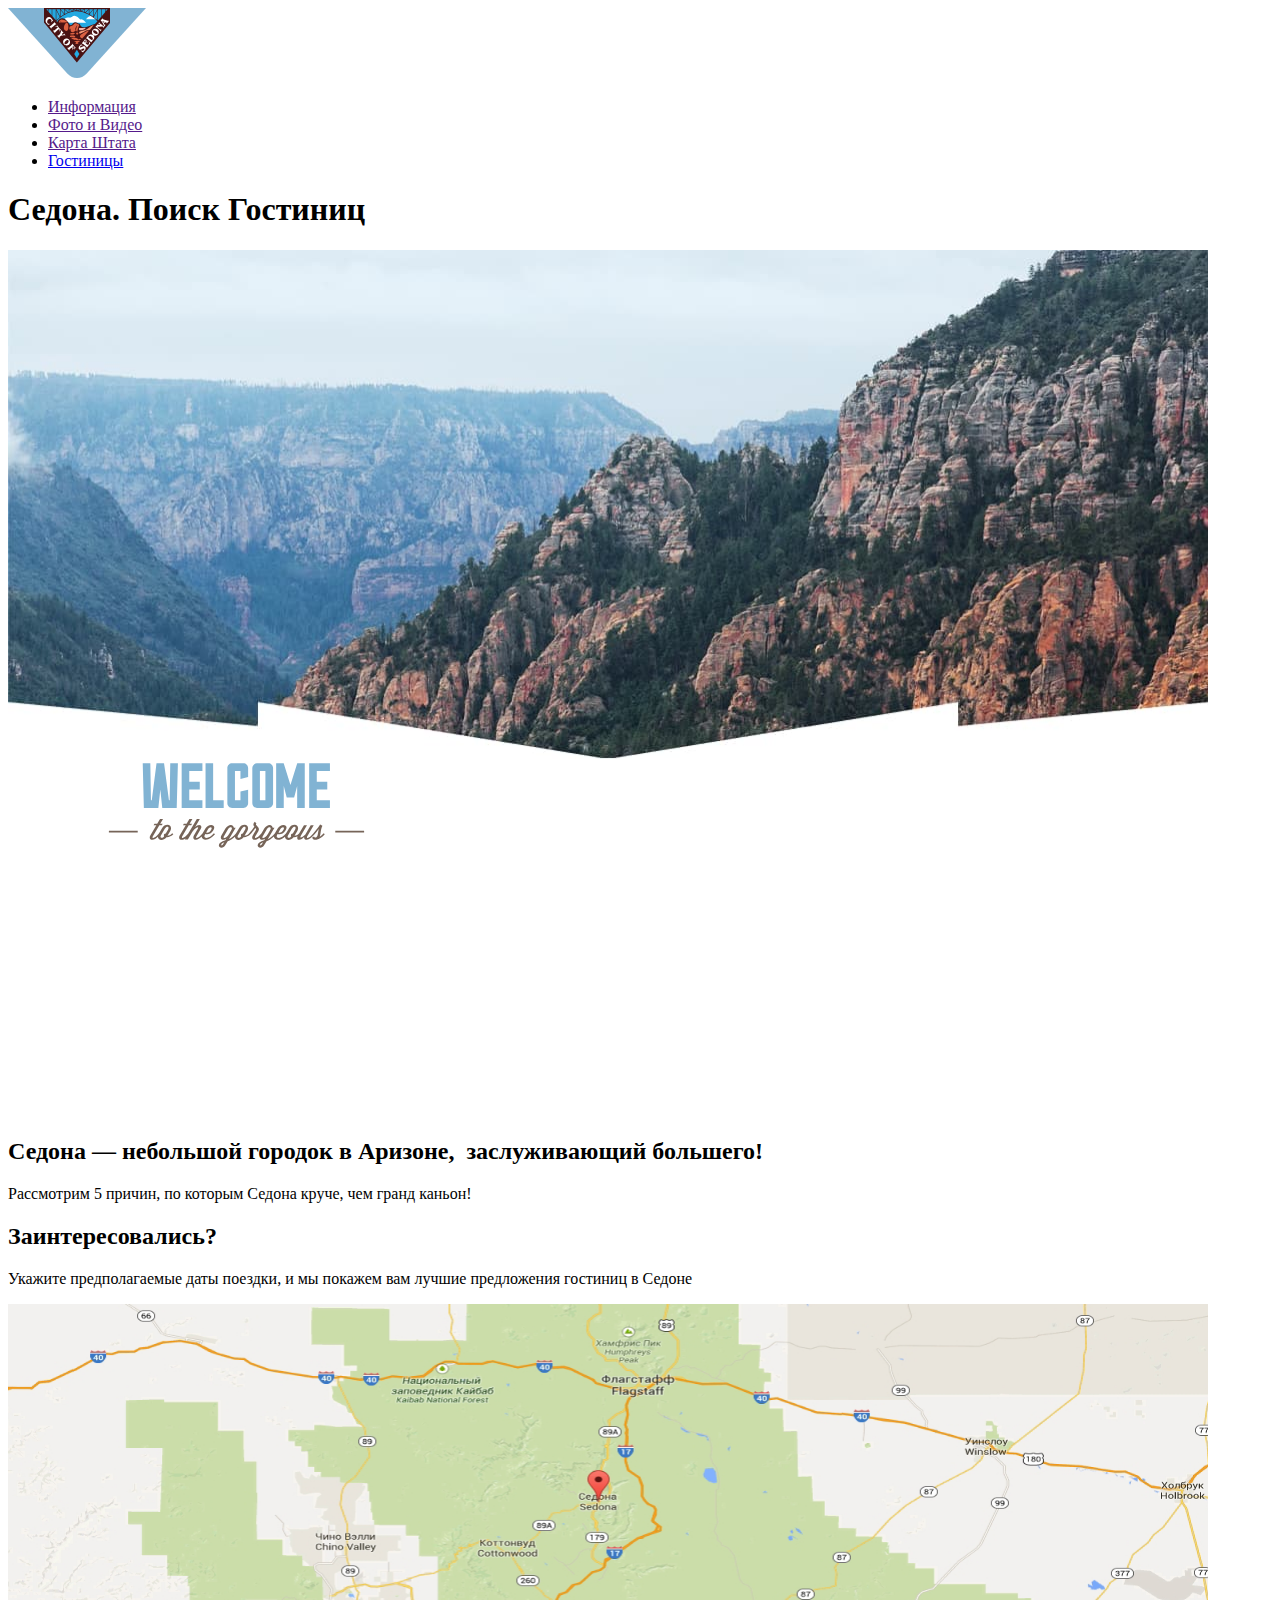
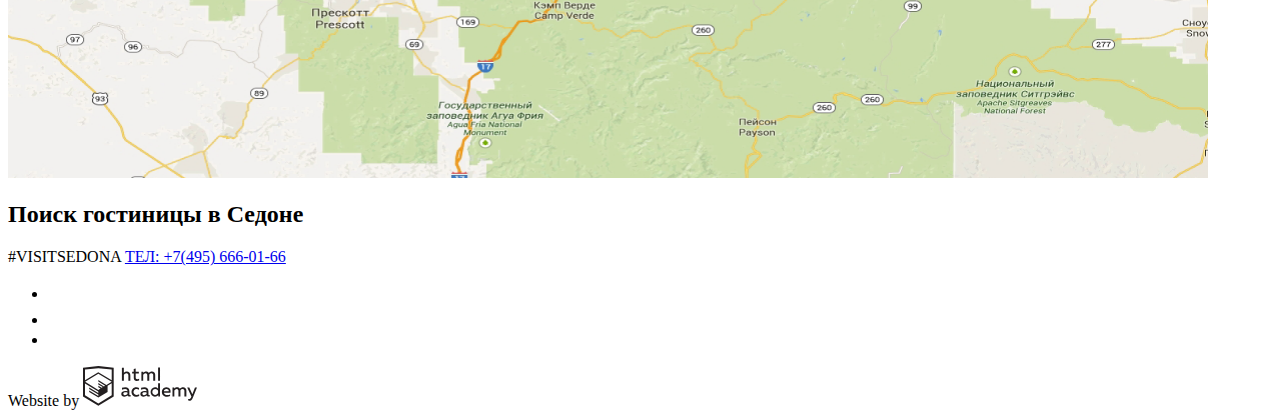
==== index.html @ 93f44c6a "исправления" ====
<!DOCTYPE html>
<html lang="ru">
  <head>
    <meta charset="utf-8">
    <title>HTML Academy: Седона</title>
  </head>
  <body>
    <header>
      <nav>
        <a>
          <img src="img/logo-sedona.svg" width="138" height="70" alt="Логотип сайта Седоны">
        </a>
        <ul>
		    	<li><a href="">Информация</a></li>
  				<li><a href="">Фото и Видео</a></li>
  				<li><a href="">Карта Штата</a></li>
  				<li><a href="inner.html">Гостиницы</a></li>
        </ul>
      </nav>
    </header>
    <main>
      <section>
        <h1>Седона. Поиск Гостиниц</h1>
        <img src="img/background-index.jpg" width="1200" height="509" alt="">
        <img src="img/welcome.svg" width="457" height="351" alt="Welcome to the gorgeous Sedona">
      </section>
  		<section>
        <h2>Седона — небольшой городок в Аризоне,  заслуживающий большего!</h2>
        <p>Рассмотрим 5 причин, по которым Седона круче, чем гранд каньон!</p>
      </section>
  		<section>
  			<h2>Заинтересовались?</h2>
  			<p>Укажите предполагаемые даты поездки, и мы покажем вам лучшие предложения гостиниц в Седоне</p>
        <img src="img/map.png" width="1200" height="474" alt="Карта с местоположением Седоны">
  		</section>
  		<section>
  			<h2>Поиск гостиницы в Седоне</h2>
  			<!-- Здесь будет форма фильтра -->
  		</section>
  	</main>
  	<footer>
  		<div>
        <span>#VISITSEDONA</span>
        <a href="tel:+74956660166">ТЕЛ: +7(495) 666-01-66</a>
      </div>
  		<div>
  			<ul>
  				<li><a href="#"><img src="img/twitter.svg" width="17" height="17" alt="Twitter"></a></li>
  				<li><a href="#"><img src="img/facebook.svg" width="12" height="22" alt="Facebook"></a></li>
  				<li><a href="#"><img src="img/youtube.svg" width="20" height="16" alt="YouTube"></a></li>
  			</ul>
  		</div>
  		<div>
        <span>Website by</span>
  			<a href="https://htmlacademy.ru/intensive/htmlcss">
          <img src="img/logo-htmlacademy.svg" width="115" height="41" alt="Логотип Академии">
        </a>
  		</div>
  	</footer>
  </body>
</html>
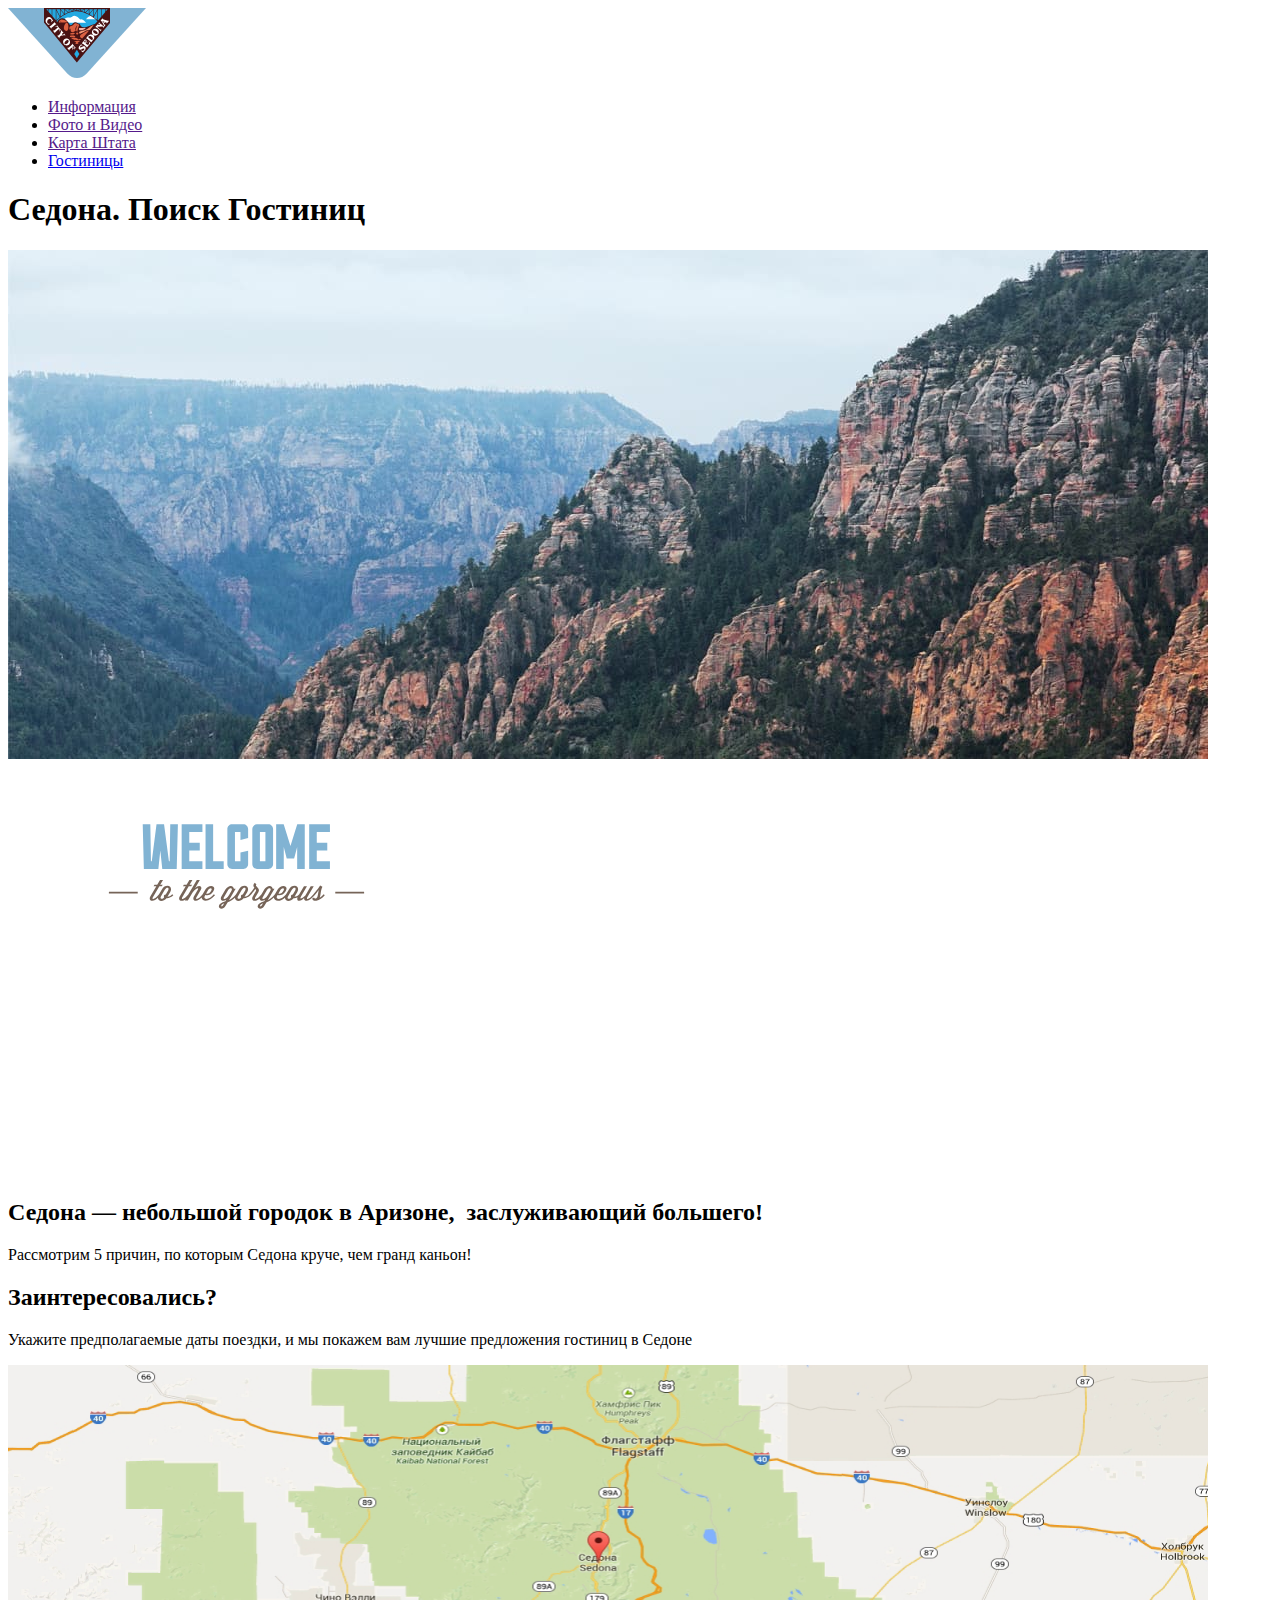
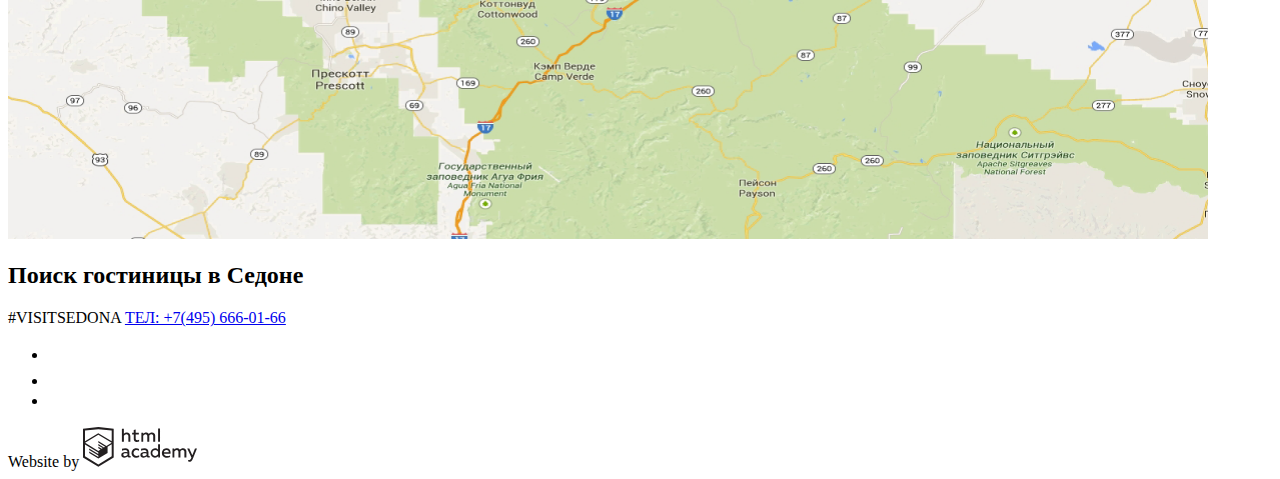
==== commit 8a7ecfdb: "Исправления background-index" ====
--- a/index.html
+++ b/index.html
@@ -22,6 +22,7 @@
       <section>
         <h1>Седона. Поиск Гостиниц</h1>
         <img src="img/background-index.jpg" width="1200" height="509" alt="">
+        <img src="img/mask-background-index.svg" width="1200" height="57" alt="">
         <img src="img/welcome.svg" width="457" height="351" alt="Welcome to the gorgeous Sedona">
       </section>
   		<section>
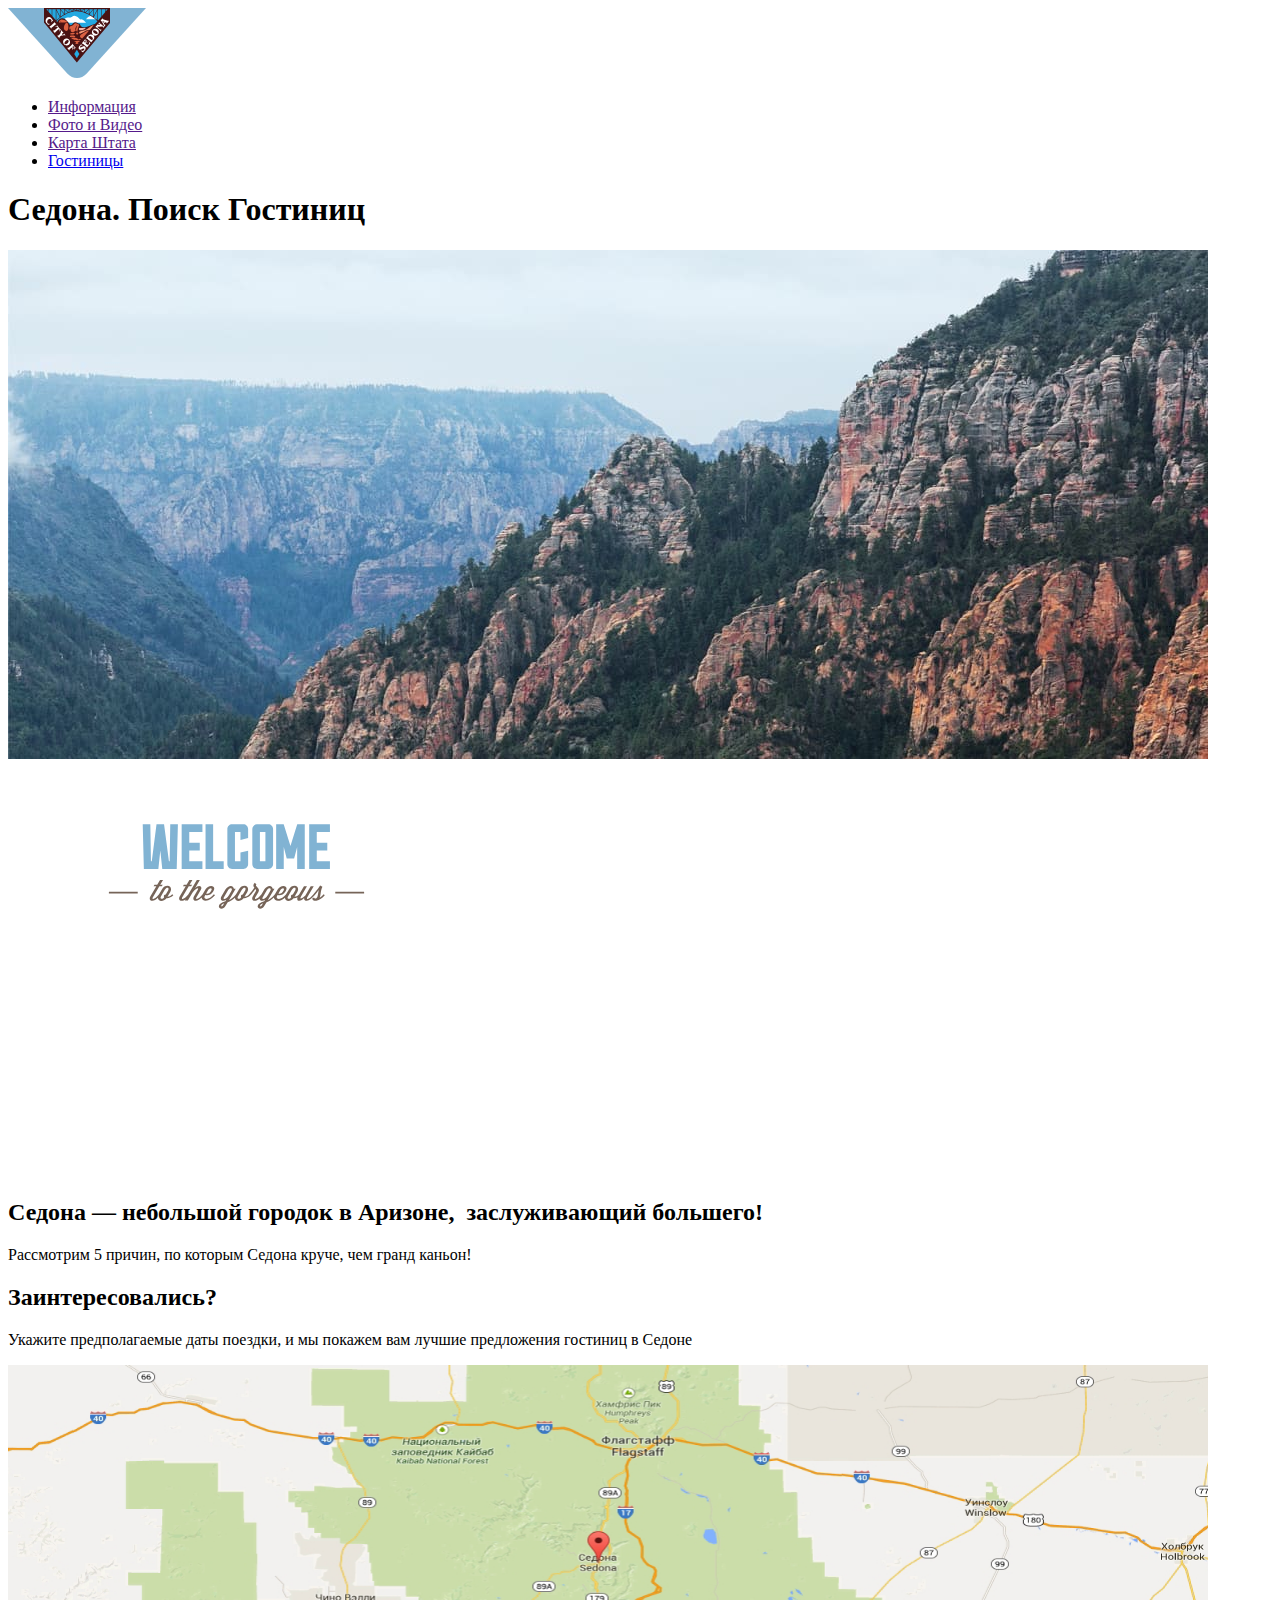
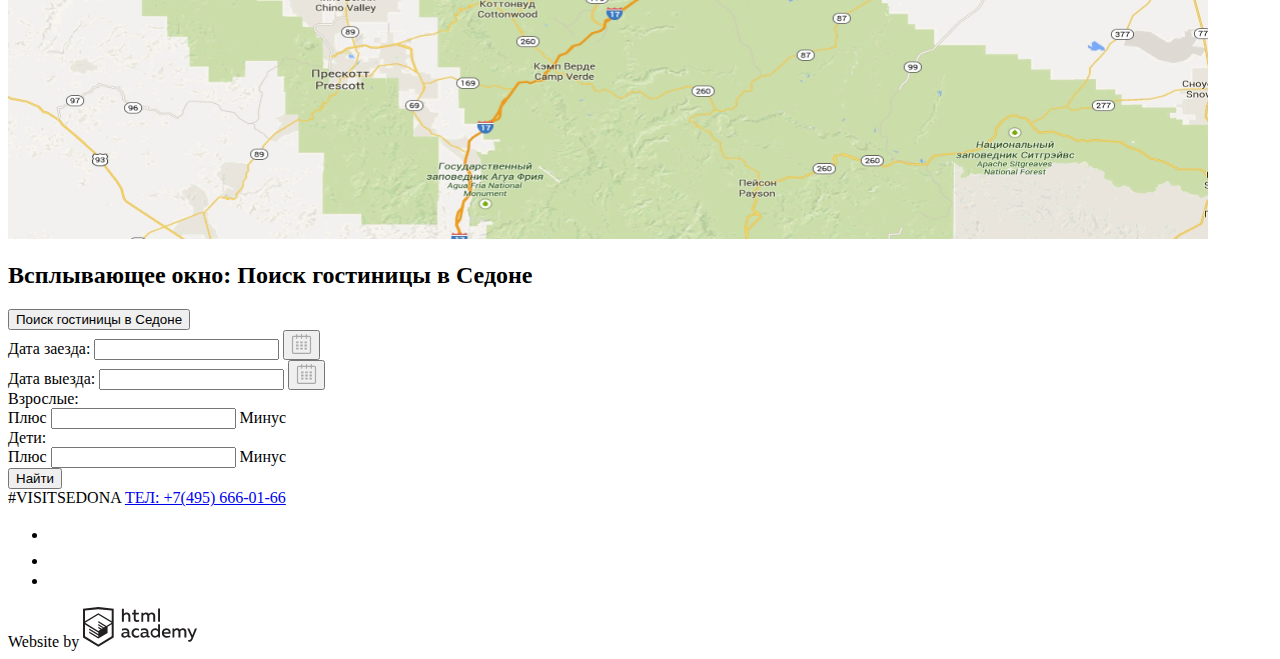
==== commit cae69e45: "4.Доступность и формы" ====
--- a/index.html
+++ b/index.html
@@ -20,7 +20,7 @@
     </header>
     <main>
       <section>
-        <h1>Седона. Поиск Гостиниц</h1>
+        <h1 class="visually-hidden">Седона. Поиск Гостиниц</h1>
         <img src="img/background-index.jpg" width="1200" height="509" alt="">
         <img src="img/mask-background-index.svg" width="1200" height="57" alt="">
         <img src="img/welcome.svg" width="457" height="351" alt="Welcome to the gorgeous Sedona">
@@ -36,8 +36,37 @@
         <img src="img/map.png" width="1200" height="474" alt="Карта с местоположением Седоны">
   		</section>
   		<section>
-  			<h2>Поиск гостиницы в Седоне</h2>
-  			<!-- Здесь будет форма фильтра -->
+  			<h2 class="visually-hidden">Всплывающее окно: Поиск гостиницы в Седоне</h2>
+        <button>Поиск гостиницы в Седоне</button>
+  			<form action="inner.html" method="post">
+          <div>
+            <label for="check-in-date">Дата заезда:</label>
+            <input type="text" name="check-in" id="check-in-date">
+            <button aria-label="Открыть календарь"><img src="img/calendar.svg" width="21" height="21" alt=""></button>
+          </div>
+          <div>
+            <label for="check-out-date">Дата выезда:</label>
+            <input type="text" name="check-out" id="check-out-date">
+            <button aria-label="Открыть календарь"><img src="img/calendar.svg" width="21" height="21" alt=""></button>
+          </div>
+          <div>
+            <label for="adults-number">Взрослые:</label>
+            <div>
+              <span>Плюс</span>
+              <input type="text" name="adults" id="adults-number">
+              <span>Минус</span>
+            </div>
+          </div>
+          <div>
+            <label for="children-number">Дети:</label>
+            <div>
+              <span>Плюс</span>
+              <input type="text" name="children" id="children-number">
+              <span>Минус</span>
+            </div>
+          </div>
+          <button type="submit">Найти</button>
+        </form>
   		</section>
   	</main>
   	<footer>
@@ -55,7 +84,7 @@
   		<div>
         <span>Website by</span>
   			<a href="https://htmlacademy.ru/intensive/htmlcss">
-          <img src="img/logo-htmlacademy.svg" width="115" height="41" alt="Логотип Академии">
+          <img src="img/logo-htmlacademy.svg" width="115" height="41" alt="Логотип Академии HTML. Страница интенсива «HTML и CSS. Профессиональная вёрстка сайтов»">
         </a>
   		</div>
   	</footer>
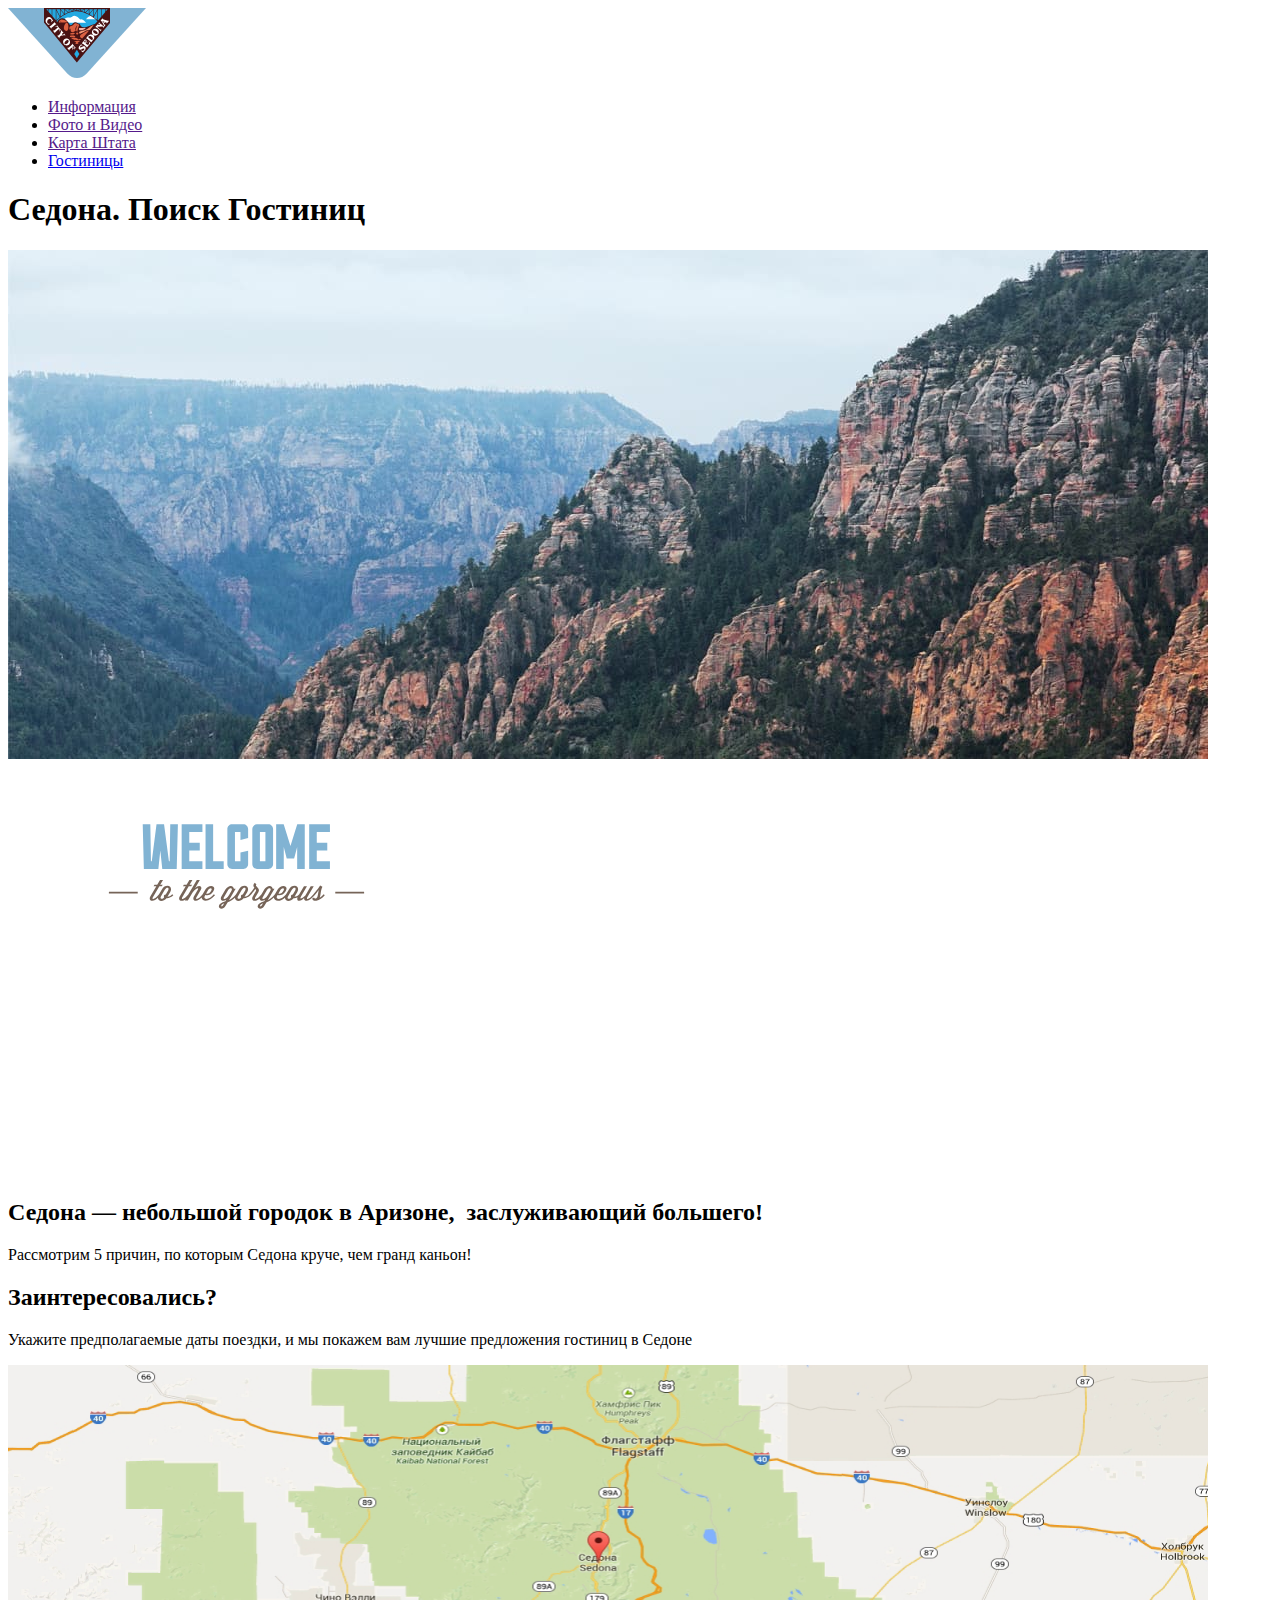
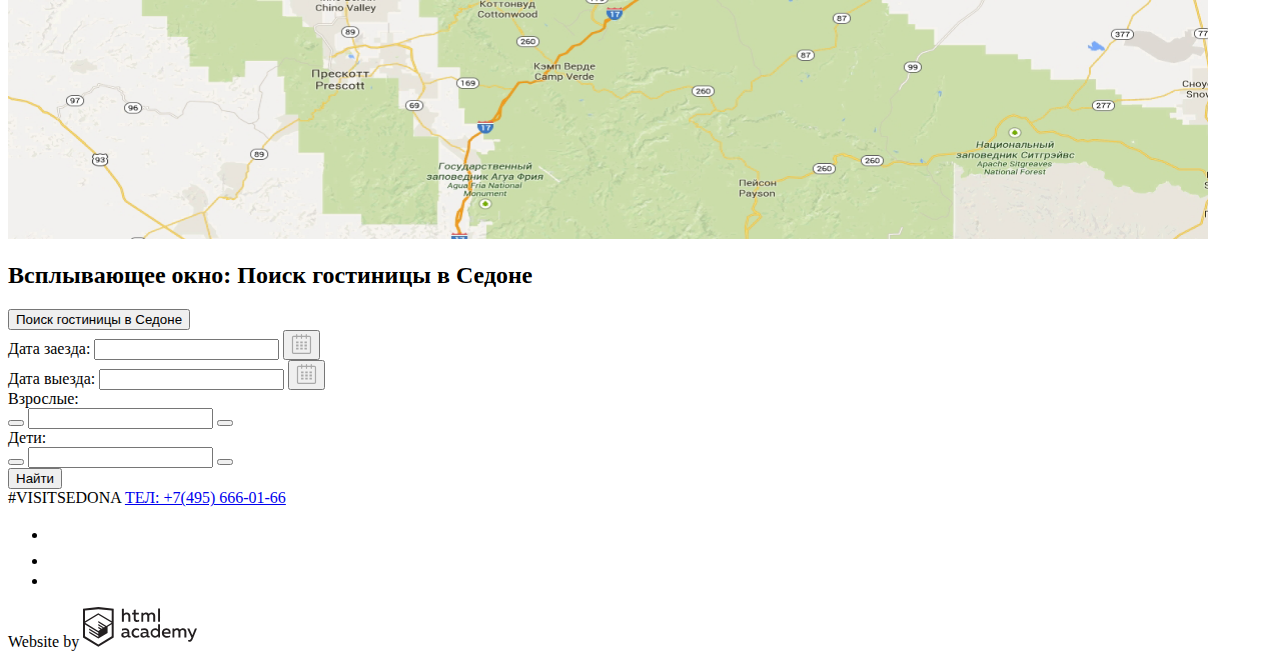
==== commit c189cb0d: "Исправления 4. Доступность и формы" ====
--- a/index.html
+++ b/index.html
@@ -52,17 +52,17 @@
           <div>
             <label for="adults-number">Взрослые:</label>
             <div>
-              <span>Плюс</span>
+              <button aria-label=¨Уменьшить¨></button>
               <input type="text" name="adults" id="adults-number">
-              <span>Минус</span>
+              <button aria-label=¨Увеличить¨></button>
             </div>
           </div>
           <div>
             <label for="children-number">Дети:</label>
             <div>
-              <span>Плюс</span>
+              <button aria-label=¨Уменьшить¨></button>
               <input type="text" name="children" id="children-number">
-              <span>Минус</span>
+              <button aria-label="Увеличить"></button>
             </div>
           </div>
           <button type="submit">Найти</button>
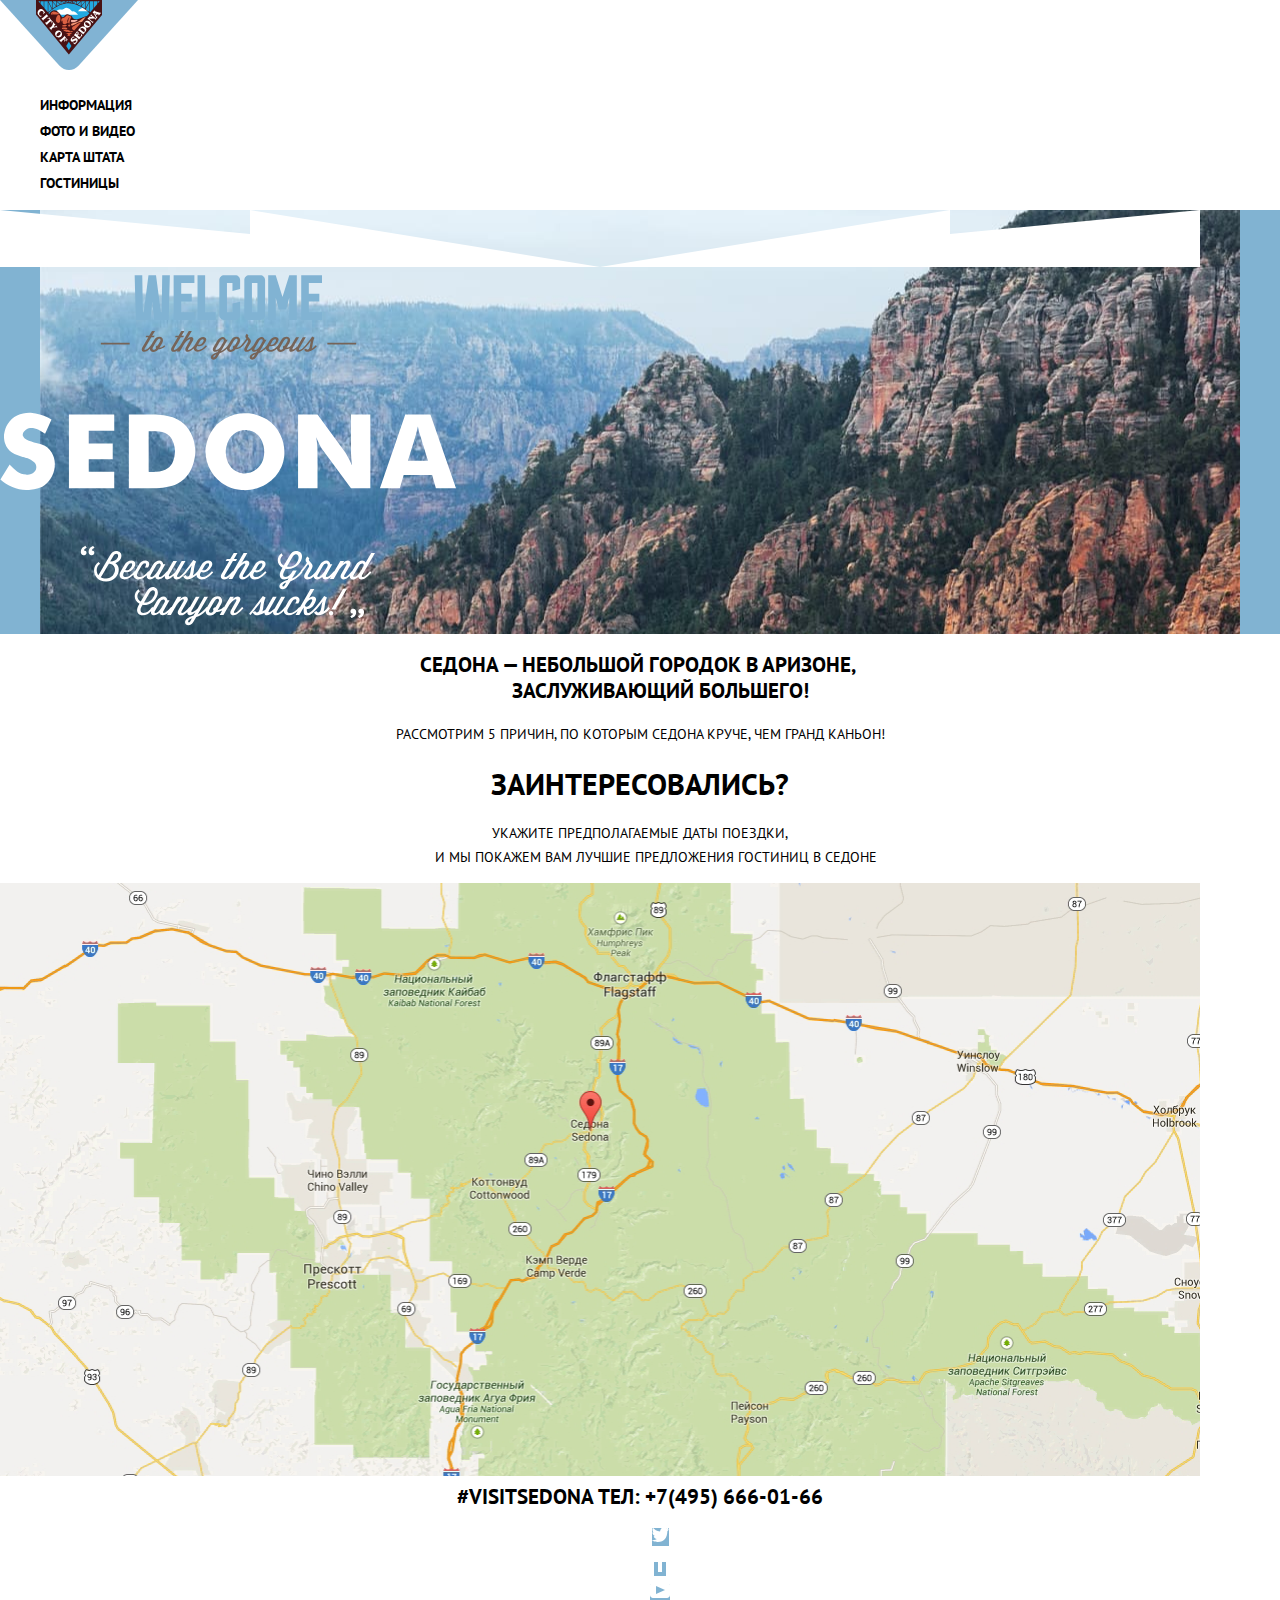
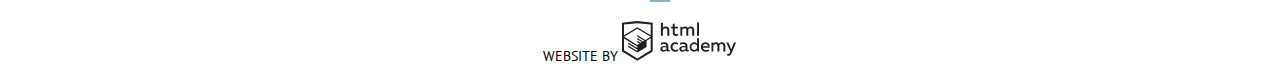
==== commit 9e6b7df3: "5. Введение в CSS" ====
--- a/index.html
+++ b/index.html
@@ -3,39 +3,45 @@
   <head>
     <meta charset="utf-8">
     <title>HTML Academy: Седона</title>
+    <link href="https://fonts.googleapis.com/css2?family=PT+Sans:wght@400;700&display=swap" rel="stylesheet">
+    <link rel="stylesheet" href="css/normalize.css">
+    <link rel="stylesheet" href="css/style.css">
   </head>
   <body>
     <header>
-      <nav>
+      <nav class="main-navigation">
         <a>
           <img src="img/logo-sedona.svg" width="138" height="70" alt="Логотип сайта Седоны">
         </a>
-        <ul>
-		    	<li><a href="">Информация</a></li>
-  				<li><a href="">Фото и Видео</a></li>
-  				<li><a href="">Карта Штата</a></li>
-  				<li><a href="inner.html">Гостиницы</a></li>
-        </ul>
+        <div class="main-navigation-wrapper">
+          <ul class="site-navigation">
+  		    	<li><a href="">Информация</a></li>
+    				<li><a href="">Фото и Видео</a></li>
+    				<li><a href="">Карта Штата</a></li>
+    				<li><a href="inner.html">Гостиницы</a></li>
+          </ul>
+      </div>
       </nav>
     </header>
     <main>
-      <section>
+      <section class="index-welcome">
         <h1 class="visually-hidden">Седона. Поиск Гостиниц</h1>
-        <img src="img/background-index.jpg" width="1200" height="509" alt="">
         <img src="img/mask-background-index.svg" width="1200" height="57" alt="">
         <img src="img/welcome.svg" width="457" height="351" alt="Welcome to the gorgeous Sedona">
       </section>
   		<section>
-        <h2>Седона — небольшой городок в Аризоне, - заслуживающий большего!</h2>
-        <p>Рассмотрим 5 причин, по которым Седона круче, чем гранд каньон!</p>
+        <h2 class="index-introduction">Седона — небольшой городок в Аризоне, +
+        заслуживающий большего!</h2>
+        <p class="reasons-introduction">Рассмотрим 5 причин, по которым Седона круче, чем гранд каньон!</p>
       </section>
   		<section>
-  			<h2>Заинтересовались?</h2>
-  			<p>Укажите предполагаемые даты поездки, и мы покажем вам лучшие предложения гостиниц в Седоне</p>
+  			<h2 class="interested">Заинтересовались?</h2>
+  			<p class="description-form">Укажите предполагаемые даты поездки,
+        и мы покажем вам лучшие предложения гостиниц в Седоне</p>
         <img src="img/map.png" width="1200" height="474" alt="Карта с местоположением Седоны">
   		</section>
-  		<section>
+  		<section class="visually-hidden">
   			<h2 class="visually-hidden">Всплывающее окно: Поиск гостиницы в Седоне</h2>
         <button>Поиск гостиницы в Седоне</button>
   			<form action="inner.html" method="post">
@@ -69,22 +75,22 @@
         </form>
   		</section>
   	</main>
-  	<footer>
-  		<div>
+  	<footer class="main-footer">
+  		<div class="footer-contacts">
         <span>#VISITSEDONA</span>
         <a href="tel:+74956660166">ТЕЛ: +7(495) 666-01-66</a>
       </div>
-  		<div>
+  		<div class="footer-social">
   			<ul>
   				<li><a href="#"><img src="img/twitter.svg" width="17" height="17" alt="Twitter"></a></li>
   				<li><a href="#"><img src="img/facebook.svg" width="12" height="22" alt="Facebook"></a></li>
   				<li><a href="#"><img src="img/youtube.svg" width="20" height="16" alt="YouTube"></a></li>
   			</ul>
   		</div>
-  		<div>
+  		<div class="footer-copyright">
         <span>Website by</span>
   			<a href="https://htmlacademy.ru/intensive/htmlcss">
-          <img src="img/logo-htmlacademy.svg" width="115" height="41" alt="Логотип Академии HTML. Страница интенсива «HTML и CSS. Профессиональная вёрстка сайтов»">
+          <svg width="115" height="41" viewBox="0 0 115 41" fill="none" xmlns="http://www.w3.org/2000/svg"><path fill-rule="evenodd" clip-rule="evenodd" d="M15.5197 1.05737H15.3509L0 2.71895V31.4945L15.3509 40.8382L30.7018 31.4945V2.71895L15.5197 1.05737ZM77.0183 2.62185H75.0876V15.7311H77.0183V2.62185ZM40.8619 2.63264V7.76843C41.6131 6.9864 42.6386 6.5436 43.7105 6.53843C44.6823 6.47908 45.6329 6.84495 46.3253 7.54479C47.0177 8.24462 47.3866 9.21244 47.3399 10.2068V15.7634H45.367V10.4658C45.4231 9.94897 45.2754 9.43059 44.9566 9.02553C44.6377 8.62047 44.174 8.36218 43.6683 8.3079H43.3518C42.3456 8.36979 41.4321 8.9295 40.9041 9.80764V15.7634H38.8995V2.63264H40.8619ZM77.0183 31.4837H75.2775V30.0595C74.4828 31.1353 73.23 31.7538 71.9119 31.7211C69.4751 31.5528 67.5825 29.4822 67.5825 26.9845C67.5825 24.4867 69.4751 22.4162 71.9119 22.2479C73.1195 22.2052 74.2818 22.7203 75.0771 23.6505V18.3205H77.0183V31.4837ZM47.0656 30.0595C47.263 30.0515 47.4583 30.0152 47.6459 29.9516V31.3866C47.2482 31.5404 46.826 31.6172 46.4009 31.6132C45.6482 31.6769 44.9394 31.2429 44.639 30.5342C43.7036 31.31 42.5302 31.7227 41.3261 31.6995C39.733 31.6995 38.256 30.804 38.256 28.9482C38.256 26.65 40.3661 25.9379 42.1702 25.9379C42.9402 25.9505 43.707 26.0408 44.4596 26.2076V25.884C44.4596 24.805 43.6578 23.9742 42.1491 23.9742C41.0585 23.9764 39.9804 24.2116 38.9839 24.6647V22.8305C40.0678 22.451 41.204 22.2506 42.3495 22.2371C44.8394 22.2371 46.3693 23.4455 46.3693 26.1753V29.4121C46.3546 29.5668 46.401 29.721 46.4981 29.8406C46.5951 29.9601 46.7349 30.035 46.8862 30.0487H47.0656V30.0595ZM40.2711 28.8403C40.298 29.229 40.4761 29.5905 40.7655 29.844C41.055 30.0974 41.4317 30.2217 41.8115 30.189H41.9275C42.8819 30.1906 43.7973 29.8022 44.4702 29.11V27.5779C43.842 27.4414 43.2026 27.3655 42.5605 27.3513C41.5055 27.3513 40.2817 27.7074 40.2817 28.8403H40.2711ZM56.0229 22.9384C55.1962 22.4632 54.2596 22.2246 53.3115 22.2479H52.9422C51.7332 22.2873 50.5891 22.8166 49.7619 23.7192C48.9347 24.6218 48.4923 25.8236 48.5321 27.06V27.5024C48.6957 30.0004 50.805 31.8921 53.2482 31.7318C54.2519 31.7555 55.2477 31.5452 56.1601 31.1168V29.2718C55.3769 29.7215 54.4945 29.9591 53.5963 29.9624C52.5199 30.0288 51.4963 29.4793 50.9385 28.5356C50.3806 27.5918 50.3806 26.4095 50.9385 25.4658C51.4963 24.522 52.5199 23.9725 53.5963 24.039C54.461 24.0357 55.3066 24.2989 56.0229 24.7942V22.9384ZM66.1514 30.0595C66.3488 30.0515 66.5441 30.0152 66.7317 29.9516V31.3866C66.334 31.5404 65.9118 31.6172 65.4867 31.6132C64.734 31.6769 64.0252 31.2429 63.7248 30.5342C62.7894 31.31 61.616 31.7227 60.4119 31.6995C58.8188 31.6995 57.3417 30.804 57.3417 28.9482C57.3417 26.65 59.4518 25.9379 61.256 25.9379C62.0259 25.9505 62.7928 26.0408 63.5454 26.2076V25.884C63.5454 24.805 62.7436 23.9742 61.2349 23.9742C60.1443 23.9764 59.0662 24.2116 58.0697 24.6647V22.8305C59.1536 22.451 60.2897 22.2506 61.4353 22.2371C63.9252 22.2371 65.455 23.4455 65.455 26.1753V29.4121C65.4404 29.5668 65.4868 29.721 65.5838 29.8406C65.6809 29.9601 65.8207 30.035 65.972 30.0487H66.1514V30.0595ZM59.855 29.8481C59.5632 29.5943 59.3837 29.2311 59.3569 28.8403H59.378C59.378 27.7074 60.5385 27.3513 61.6569 27.3513C62.299 27.3655 62.9383 27.4414 63.5665 27.5779V29.11C62.8937 29.8022 61.9782 30.1906 61.0239 30.189H60.9078C60.5263 30.2247 60.1469 30.1019 59.855 29.8481ZM69.3271 26.9305C69.3271 25.2859 70.6308 23.9526 72.239 23.9526L72.2601 24.0066C73.4742 24.0066 74.5742 24.7382 75.0665 25.8732V28.0311C74.5856 29.1871 73.4673 29.9296 72.239 29.9084C70.6308 29.9084 69.3271 28.5752 69.3271 26.9305ZM83.3486 22.2479C86.8408 22.2479 88.0541 25.1395 87.4844 27.7397H80.922C81.1436 29.3582 82.6839 30.0163 84.2876 30.0163C85.2509 30.0196 86.2027 29.8021 87.0729 29.3797V31.1061C86.0736 31.5421 84.9939 31.7519 83.9078 31.7211C81.2385 31.7211 78.8963 30.189 78.8963 26.9521C78.8362 25.7502 79.2482 24.5736 80.0408 23.6841C80.8334 22.7945 81.9408 22.2658 83.1165 22.2155H83.3486V22.2479ZM80.8693 26.1753C80.9704 24.8237 82.1216 23.8104 83.4436 23.9095H83.4858C84.1064 23.8531 84.7196 24.08 85.1612 24.5295C85.6028 24.979 85.8275 25.6051 85.7752 26.24H80.8693V26.1753ZM89.489 31.4621V22.4961H91.2298V23.575C91.9777 22.7197 93.041 22.2229 94.1628 22.2047C95.2951 22.1328 96.3712 22.7163 96.9482 23.7153C97.7407 22.8335 98.8477 22.3161 100.018 22.2803C100.952 22.2327 101.859 22.6011 102.507 23.2901C103.154 23.9792 103.478 24.9213 103.394 25.8732V31.4837H101.39V25.9271C101.437 25.4734 101.306 25.0191 101.024 24.6647C100.743 24.3104 100.336 24.0852 99.8917 24.039H99.6174C98.7512 24.0941 97.9525 24.536 97.4335 25.2474V31.4837H95.4289V25.9271C95.4728 25.47 95.3357 25.0139 95.0481 24.6611C94.7606 24.3082 94.3467 24.088 93.8991 24.0497H93.6881C92.7466 24.1344 91.8915 24.6449 91.3564 25.4416V31.5161H89.5312L89.489 31.4621ZM113.977 22.4745H111.972L109.324 29.2718L106.306 22.4853H104.196L108.417 31.5484L108.237 32.0016C107.72 33.3611 107.003 34.0516 106.053 34.0516C105.75 34.0548 105.447 34.0112 105.156 33.9221V35.6161C105.536 35.7125 105.926 35.7632 106.317 35.7671C107.646 35.7671 108.902 35.0226 109.851 32.6813L113.977 22.4745ZM52.689 6.78658V3.54974L50.7266 4.01369V6.73264H49.144V8.49132H50.7899V12.9905C50.7231 13.817 51.0244 14.6301 51.61 15.2038C52.1955 15.7775 53.0028 16.0505 53.8073 15.9468C54.5996 15.9535 55.3875 15.8259 56.139 15.5692V13.8429C55.5727 14.0781 54.9672 14.199 54.356 14.199C53.2165 14.199 52.689 13.8105 52.689 12.6237V8.5129H55.8541V6.78658H52.689ZM58.3862 15.7526V6.75421H60.1376V7.83316C60.8811 6.97655 61.9403 6.476 63.0601 6.45211C64.1624 6.38099 65.2146 6.93142 65.8032 7.88711C66.5958 7.00534 67.7028 6.48794 68.8734 6.45211C69.8138 6.41462 70.7233 6.79859 71.364 7.50353C72.0046 8.20846 72.3126 9.16418 72.2073 10.1205V15.7418H70.2028V10.1853C70.2499 9.73151 70.1184 9.27721 69.8373 8.92287C69.5561 8.56853 69.1485 8.34334 68.7046 8.29711H68.4619C67.5957 8.35228 66.797 8.7942 66.278 9.50553V15.7418H64.2734V10.1853C64.3206 9.73151 64.1891 9.27721 63.9079 8.92287C63.6268 8.56853 63.2191 8.34334 62.7752 8.29711H62.5326C61.5911 8.38181 60.736 8.89229 60.2009 9.68895V15.7634H58.3862V15.7526ZM28.6972 30.3033L28.7078 30.2968L28.6972 30.3184V30.3033ZM28.6972 18.3205V30.3033L15.3509 38.4321L2.00459 30.3184V18.5147L15.2876 26.6068V28.0311L6.18257 22.5284V23.9418L15.3404 29.5632V31.0629L6.19312 25.4955V26.9521L15.3509 32.5734L24.5826 26.9197V20.8129L28.6972 18.3205ZM28.7078 16.7776L25.0362 18.9355L23.3482 20.0145L15.3087 15.0837V16.4971L22.156 20.7266L22.0083 20.8237L20.9532 21.4063L15.2876 17.9537V19.3995L19.761 22.1184L18.706 22.8413L15.3298 20.7913V22.2047L17.5454 23.5426L15.2982 24.9021L2.11009 16.864L15.3087 8.72869L28.7078 16.7776ZM15.2876 7.27211L28.7078 15.3534V4.56395L15.3615 3.12895L2.01514 4.56395V15.3534L15.2876 7.27211Z" fill="#231F20"/></svg>
         </a>
   		</div>
   	</footer>
--- a/css/style.css
+++ b/css/style.css
@@ -0,0 +1,200 @@
+:root{
+  --basic-white: #ffffff;
+  --basic-black: #000000;
+  --basic-gray: #333333;
+  --basic-light-gray: #a9a9a9;
+  --basic-light-brown: #766357;
+  --basic-brown: #604e43;
+  --basic-dark-brown: #503e33;
+  --basic-light-blue: #81b3d2;
+  --basic-dark-blue:#5496bd;
+  --basic-blue: #669ec0;
+  --box-shaddow:rgba(0, 1, 1, 0.2);
+  --inner-text-gray:#666666;
+  --inner-background-gray:#f2f2f2;
+  --basic-dark-gray:#ebebeb;
+  --footer-color:rgba(255, 255, 255, 0.9);
+  --html-logo-active:#BDBBBC;
+}
+/*Global*/
+body{
+  min-width: 1220px;
+  margin: 0;
+  padding: 0;
+  font-family: "PT Sans", Arial, sans-serif;
+  font-size: 14px;
+  line-height: 26px;
+  color: var(--basic-black);
+  text-transform: uppercase;
+  background-color: var(--basic-white);
+}
+a{
+  text-decoration: none;
+}
+img{
+  max-width: 100%;
+  height: auto;
+}
+.main-navigation{
+  color: var(--basic-black);
+  background: transparent;
+}
+.main-navigation-wrapper{
+  background: var(--basic-white);
+}
+.site-navigation{
+  list-style: none;
+}
+.site-navigation a{
+  color: var(--basic-black);
+  font-weight: bold;
+}
+.site-navigation a:hover,
+.site-navigation a:focus,
+.apartment-item-name:hover,
+.apartment-item-name:focus{
+  color: var(--basic-light-blue);
+}
+.site-navigation a:active,
+.apartment-item-name:active{
+  color: var(--basic-black);
+  opacity: 0.3;
+}
+/*footer */
+.main-footer{
+  background-color: var(--footer-color);
+  color: var(--basic-black);
+  font-weight: bold;
+}
+.footer-contacts{
+  font-size: 21px;
+}
+.footer-contacts a{
+  color: var(--basic-black);
+}
+.footer-contacts,
+.footer-social,
+.footer-copyright{
+  text-align: center;
+}
+.footer-social ul{
+  list-style: none;
+}
+.footer-social a{
+  background-color: var(--basic-light-blue);
+}
+.footer-social a:hover,
+.footer-social a:focus{
+  background-color: var(--basic-blue);
+}
+.footer-social a:active{
+  background-color: var(--basic-dark-blue);
+}
+.footer-copyright span{
+  font-weight: normal;
+}
+.footer-copyright path:hover,
+.footer-copyright path:focus{
+  fill: var(--basic-light-blue);
+}
+.footer-copyright path:active{
+  fill: var(--html-logo-active);
+}
+/*Index + состояния названий апартментов из Inner*/
+.index-welcome{
+  background-color: var(--basic-light-blue);
+  background-image: url("../img/background-index.jpg");
+  background-repeat: no-repeat, no-repeat;
+  background-position: center, center;
+}
+.index-introduction{
+  font-size: 21px;
+  line-height: 26px;
+  white-space: pre-wrap;
+  text-align: center;
+}
+.reasons-introduction{
+  font-size: 14px;
+  text-align: center;
+}
+.interested{
+  font-size: 30px;
+  line-height: 24px;
+  text-align: center;
+}
+.description-form{
+  line-height: 24px;
+  white-space: pre-wrap;
+  text-align: center;
+}
+/*Inner*/
+.site-navigation .current{
+  color: var(--basic-light-brown);
+}
+.filter{
+  color: var(--basic-white);
+  line-height: 21px;
+}
+.filter legend{
+  font-size: 16px;
+  font-weight: bold;
+}
+.filter ul{
+  list-style: none;
+}
+.inner-button-filter{
+  font: inherit;
+  color: var(--basic-white);
+  background-color: transparent;
+  border: 2px solid var(--basic-white);
+}
+.apartment-list{
+  list-style: none;
+}
+.apartment-item-name{
+  color: var(--basic-black);
+  font-size: 21px;
+  font-weight: bold;
+}
+.apartment-item-type{
+  line-height: 21px;
+  text-align: center;
+}
+.apartment-item-price{
+  line-height: 21px;
+  text-align: center;
+}
+.apartment-item .more-information{
+  color: var(--basic-white);
+  background-color: var(--basic-light-blue);
+}
+.apartment-item .more-information:hover,
+.apartment-item .more-information:focus{
+  background-color: var(--basic-blue);
+}
+.apartment-item .more-information:active{
+  background-color: var(--basic-dark-blue);
+  opacity: 0.3;
+}
+.apartment-item .book{
+  color: var(--basic-white);
+  background-color: var(--basic-light-brown);
+}
+.apartment-item .book:hover,
+.apartment-item .book:focus{
+  background-color: var(--basic-brown);
+}
+.apartment-item .book:active{
+  background-color: var(--basic-dark-brown);
+  opacity: 0.3;
+}
+.apartment-item-ranking{
+  line-height: 21px;
+  text-align: center;
+  color: var(--inner-text-gray);
+  background-color: var(--inner-background-gray);
+}
+/*Временно отключаю невидимые элементы*/
+.visually-hidden{
+  display: none;
+}
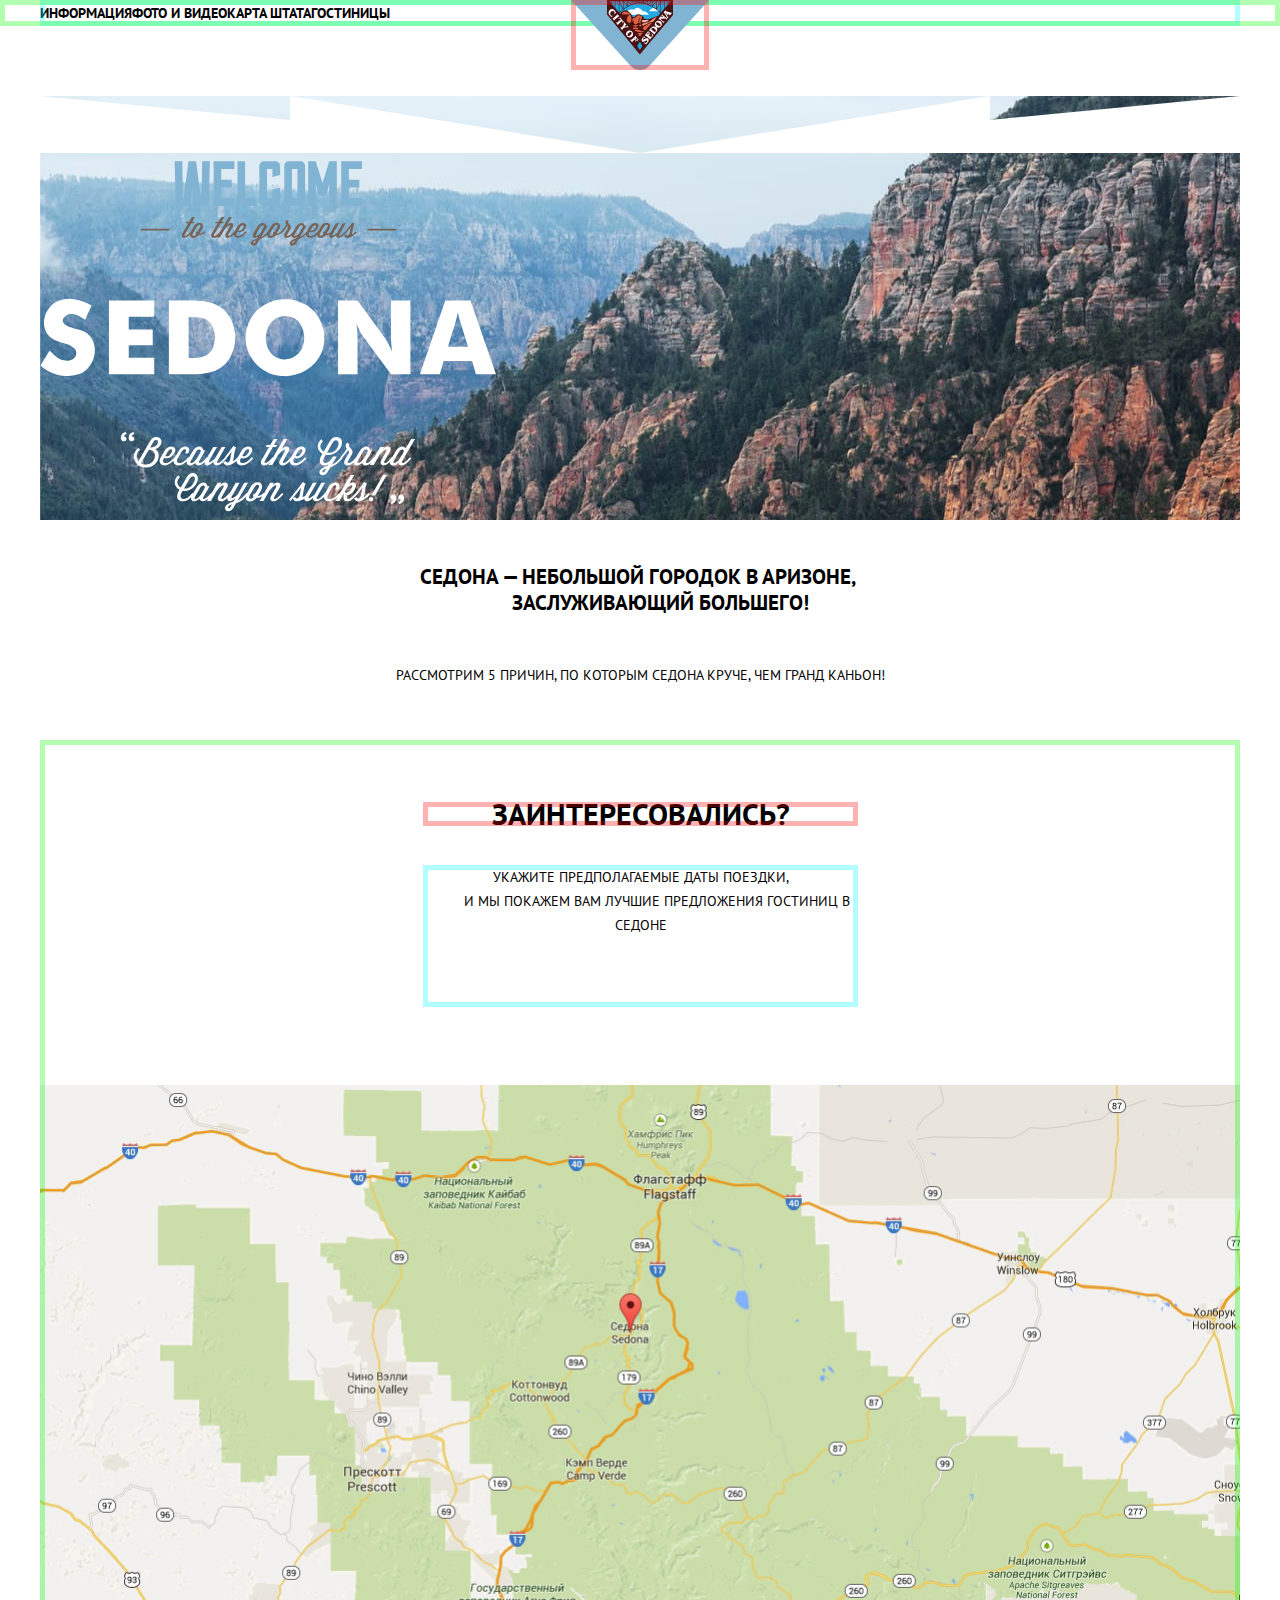
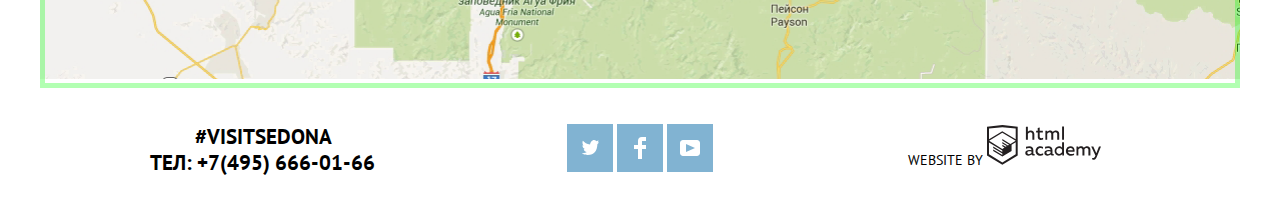
==== commit 7b588801: "6.дз" ====
--- a/index.html
+++ b/index.html
@@ -1,5 +1,5 @@
 <!DOCTYPE html>
-<html lang="ru">
+<html class="page" lang="ru">
   <head>
     <meta charset="utf-8">
     <title>HTML Academy: Седона</title>
@@ -7,39 +7,41 @@
     <link rel="stylesheet" href="css/normalize.css">
     <link rel="stylesheet" href="css/style.css">
   </head>
-  <body>
-    <header>
+  <body class="page-body">
+    <header class="main-header">
       <nav class="main-navigation">
-        <a>
+        <a class="main-header-logo">
           <img src="img/logo-sedona.svg" width="138" height="70" alt="Логотип сайта Седоны">
         </a>
         <div class="main-navigation-wrapper">
-          <ul class="site-navigation">
-  		    	<li><a href="">Информация</a></li>
-    				<li><a href="">Фото и Видео</a></li>
-    				<li><a href="">Карта Штата</a></li>
-    				<li><a href="inner.html">Гостиницы</a></li>
-          </ul>
-      </div>
+          <div class="container">
+            <ul class="site-navigation">
+    		    	<li><a href="">Информация</a></li>
+      				<li><a href="">Фото и Видео</a></li>
+      				<li><a href="">Карта Штата</a></li>
+      				<li><a href="inner.html">Гостиницы</a></li>
+            </ul>
+          </div>
+        </div>
       </nav>
     </header>
-    <main>
+    <main class="container">
       <section class="index-welcome">
         <h1 class="visually-hidden">Седона. Поиск Гостиниц</h1>
         <img src="img/mask-background-index.svg" width="1200" height="57" alt="">
         <img src="img/welcome.svg" width="457" height="351" alt="Welcome to the gorgeous Sedona">
       </section>
-  		<section>
+  		<section class="introduction">
         <h2 class="index-introduction">Седона — небольшой городок в Аризоне,  
         заслуживающий большего!</h2>
         <p class="reasons-introduction">Рассмотрим 5 причин, по которым Седона круче, чем гранд каньон!</p>
       </section>
-  		<section>
+  		<section class="interest">
   			<h2 class="interested">Заинтересовались?</h2>
   			<p class="description-form">Укажите предполагаемые даты поездки,
         и мы покажем вам лучшие предложения гостиниц в Седоне</p>
-        <img src="img/map.png" width="1200" height="474" alt="Карта с местоположением Седоны">
+        <img src="img/map.png" width="1200" height="594" alt="Карта с местоположением Седоны">
   		</section>
   		<section class="visually-hidden">
   			<h2 class="visually-hidden">Всплывающее окно: Поиск гостиницы в Седоне</h2>
@@ -76,23 +78,25 @@
   		</section>
   	</main>
   	<footer class="main-footer">
-  		<div class="footer-contacts">
-        <span>#VISITSEDONA</span>
-        <a href="tel:+74956660166">ТЕЛ: +7(495) 666-01-66</a>
+      <div class="container">
+    		<div class="footer-contacts">
+          <span>#VISITSEDONA</span>
+          <a href="tel:+74956660166">ТЕЛ: +7(495) 666-01-66</a>
+        </div>
+    		<div class="footer-social">
+    			<ul>
+    				<li><a href="#"><img src="img/twitter.svg" width="17" height="17" alt="Twitter"></a></li>
+    				<li><a href="#"><img src="img/facebook.svg" width="12" height="22" alt="Facebook"></a></li>
+    				<li><a href="#"><img src="img/youtube.svg" width="20" height="16" alt="YouTube"></a></li>
+    			</ul>
+    		</div>
+    		<div class="footer-copyright">
+          <span>Website by</span>
+    			<a href="https://htmlacademy.ru/intensive/htmlcss">
+            <svg width="115" height="41" viewBox="0 0 115 41" fill="none" xmlns="http://www.w3.org/2000/svg"><path fill-rule="evenodd" clip-rule="evenodd" d="M15.5197 1.05737H15.3509L0 2.71895V31.4945L15.3509 40.8382L30.7018 31.4945V2.71895L15.5197 1.05737ZM77.0183 2.62185H75.0876V15.7311H77.0183V2.62185ZM40.8619 2.63264V7.76843C41.6131 6.9864 42.6386 6.5436 43.7105 6.53843C44.6823 6.47908 45.6329 6.84495 46.3253 7.54479C47.0177 8.24462 47.3866 9.21244 47.3399 10.2068V15.7634H45.367V10.4658C45.4231 9.94897 45.2754 9.43059 44.9566 9.02553C44.6377 8.62047 44.174 8.36218 43.6683 8.3079H43.3518C42.3456 8.36979 41.4321 8.9295 40.9041 9.80764V15.7634H38.8995V2.63264H40.8619ZM77.0183 31.4837H75.2775V30.0595C74.4828 31.1353 73.23 31.7538 71.9119 31.7211C69.4751 31.5528 67.5825 29.4822 67.5825 26.9845C67.5825 24.4867 69.4751 22.4162 71.9119 22.2479C73.1195 22.2052 74.2818 22.7203 75.0771 23.6505V18.3205H77.0183V31.4837ZM47.0656 30.0595C47.263 30.0515 47.4583 30.0152 47.6459 29.9516V31.3866C47.2482 31.5404 46.826 31.6172 46.4009 31.6132C45.6482 31.6769 44.9394 31.2429 44.639 30.5342C43.7036 31.31 42.5302 31.7227 41.3261 31.6995C39.733 31.6995 38.256 30.804 38.256 28.9482C38.256 26.65 40.3661 25.9379 42.1702 25.9379C42.9402 25.9505 43.707 26.0408 44.4596 26.2076V25.884C44.4596 24.805 43.6578 23.9742 42.1491 23.9742C41.0585 23.9764 39.9804 24.2116 38.9839 24.6647V22.8305C40.0678 22.451 41.204 22.2506 42.3495 22.2371C44.8394 22.2371 46.3693 23.4455 46.3693 26.1753V29.4121C46.3546 29.5668 46.401 29.721 46.4981 29.8406C46.5951 29.9601 46.7349 30.035 46.8862 30.0487H47.0656V30.0595ZM40.2711 28.8403C40.298 29.229 40.4761 29.5905 40.7655 29.844C41.055 30.0974 41.4317 30.2217 41.8115 30.189H41.9275C42.8819 30.1906 43.7973 29.8022 44.4702 29.11V27.5779C43.842 27.4414 43.2026 27.3655 42.5605 27.3513C41.5055 27.3513 40.2817 27.7074 40.2817 28.8403H40.2711ZM56.0229 22.9384C55.1962 22.4632 54.2596 22.2246 53.3115 22.2479H52.9422C51.7332 22.2873 50.5891 22.8166 49.7619 23.7192C48.9347 24.6218 48.4923 25.8236 48.5321 27.06V27.5024C48.6957 30.0004 50.805 31.8921 53.2482 31.7318C54.2519 31.7555 55.2477 31.5452 56.1601 31.1168V29.2718C55.3769 29.7215 54.4945 29.9591 53.5963 29.9624C52.5199 30.0288 51.4963 29.4793 50.9385 28.5356C50.3806 27.5918 50.3806 26.4095 50.9385 25.4658C51.4963 24.522 52.5199 23.9725 53.5963 24.039C54.461 24.0357 55.3066 24.2989 56.0229 24.7942V22.9384ZM66.1514 30.0595C66.3488 30.0515 66.5441 30.0152 66.7317 29.9516V31.3866C66.334 31.5404 65.9118 31.6172 65.4867 31.6132C64.734 31.6769 64.0252 31.2429 63.7248 30.5342C62.7894 31.31 61.616 31.7227 60.4119 31.6995C58.8188 31.6995 57.3417 30.804 57.3417 28.9482C57.3417 26.65 59.4518 25.9379 61.256 25.9379C62.0259 25.9505 62.7928 26.0408 63.5454 26.2076V25.884C63.5454 24.805 62.7436 23.9742 61.2349 23.9742C60.1443 23.9764 59.0662 24.2116 58.0697 24.6647V22.8305C59.1536 22.451 60.2897 22.2506 61.4353 22.2371C63.9252 22.2371 65.455 23.4455 65.455 26.1753V29.4121C65.4404 29.5668 65.4868 29.721 65.5838 29.8406C65.6809 29.9601 65.8207 30.035 65.972 30.0487H66.1514V30.0595ZM59.855 29.8481C59.5632 29.5943 59.3837 29.2311 59.3569 28.8403H59.378C59.378 27.7074 60.5385 27.3513 61.6569 27.3513C62.299 27.3655 62.9383 27.4414 63.5665 27.5779V29.11C62.8937 29.8022 61.9782 30.1906 61.0239 30.189H60.9078C60.5263 30.2247 60.1469 30.1019 59.855 29.8481ZM69.3271 26.9305C69.3271 25.2859 70.6308 23.9526 72.239 23.9526L72.2601 24.0066C73.4742 24.0066 74.5742 24.7382 75.0665 25.8732V28.0311C74.5856 29.1871 73.4673 29.9296 72.239 29.9084C70.6308 29.9084 69.3271 28.5752 69.3271 26.9305ZM83.3486 22.2479C86.8408 22.2479 88.0541 25.1395 87.4844 27.7397H80.922C81.1436 29.3582 82.6839 30.0163 84.2876 30.0163C85.2509 30.0196 86.2027 29.8021 87.0729 29.3797V31.1061C86.0736 31.5421 84.9939 31.7519 83.9078 31.7211C81.2385 31.7211 78.8963 30.189 78.8963 26.9521C78.8362 25.7502 79.2482 24.5736 80.0408 23.6841C80.8334 22.7945 81.9408 22.2658 83.1165 22.2155H83.3486V22.2479ZM80.8693 26.1753C80.9704 24.8237 82.1216 23.8104 83.4436 23.9095H83.4858C84.1064 23.8531 84.7196 24.08 85.1612 24.5295C85.6028 24.979 85.8275 25.6051 85.7752 26.24H80.8693V26.1753ZM89.489 31.4621V22.4961H91.2298V23.575C91.9777 22.7197 93.041 22.2229 94.1628 22.2047C95.2951 22.1328 96.3712 22.7163 96.9482 23.7153C97.7407 22.8335 98.8477 22.3161 100.018 22.2803C100.952 22.2327 101.859 22.6011 102.507 23.2901C103.154 23.9792 103.478 24.9213 103.394 25.8732V31.4837H101.39V25.9271C101.437 25.4734 101.306 25.0191 101.024 24.6647C100.743 24.3104 100.336 24.0852 99.8917 24.039H99.6174C98.7512 24.0941 97.9525 24.536 97.4335 25.2474V31.4837H95.4289V25.9271C95.4728 25.47 95.3357 25.0139 95.0481 24.6611C94.7606 24.3082 94.3467 24.088 93.8991 24.0497H93.6881C92.7466 24.1344 91.8915 24.6449 91.3564 25.4416V31.5161H89.5312L89.489 31.4621ZM113.977 22.4745H111.972L109.324 29.2718L106.306 22.4853H104.196L108.417 31.5484L108.237 32.0016C107.72 33.3611 107.003 34.0516 106.053 34.0516C105.75 34.0548 105.447 34.0112 105.156 33.9221V35.6161C105.536 35.7125 105.926 35.7632 106.317 35.7671C107.646 35.7671 108.902 35.0226 109.851 32.6813L113.977 22.4745ZM52.689 6.78658V3.54974L50.7266 4.01369V6.73264H49.144V8.49132H50.7899V12.9905C50.7231 13.817 51.0244 14.6301 51.61 15.2038C52.1955 15.7775 53.0028 16.0505 53.8073 15.9468C54.5996 15.9535 55.3875 15.8259 56.139 15.5692V13.8429C55.5727 14.0781 54.9672 14.199 54.356 14.199C53.2165 14.199 52.689 13.8105 52.689 12.6237V8.5129H55.8541V6.78658H52.689ZM58.3862 15.7526V6.75421H60.1376V7.83316C60.8811 6.97655 61.9403 6.476 63.0601 6.45211C64.1624 6.38099 65.2146 6.93142 65.8032 7.88711C66.5958 7.00534 67.7028 6.48794 68.8734 6.45211C69.8138 6.41462 70.7233 6.79859 71.364 7.50353C72.0046 8.20846 72.3126 9.16418 72.2073 10.1205V15.7418H70.2028V10.1853C70.2499 9.73151 70.1184 9.27721 69.8373 8.92287C69.5561 8.56853 69.1485 8.34334 68.7046 8.29711H68.4619C67.5957 8.35228 66.797 8.7942 66.278 9.50553V15.7418H64.2734V10.1853C64.3206 9.73151 64.1891 9.27721 63.9079 8.92287C63.6268 8.56853 63.2191 8.34334 62.7752 8.29711H62.5326C61.5911 8.38181 60.736 8.89229 60.2009 9.68895V15.7634H58.3862V15.7526ZM28.6972 30.3033L28.7078 30.2968L28.6972 30.3184V30.3033ZM28.6972 18.3205V30.3033L15.3509 38.4321L2.00459 30.3184V18.5147L15.2876 26.6068V28.0311L6.18257 22.5284V23.9418L15.3404 29.5632V31.0629L6.19312 25.4955V26.9521L15.3509 32.5734L24.5826 26.9197V20.8129L28.6972 18.3205ZM28.7078 16.7776L25.0362 18.9355L23.3482 20.0145L15.3087 15.0837V16.4971L22.156 20.7266L22.0083 20.8237L20.9532 21.4063L15.2876 17.9537V19.3995L19.761 22.1184L18.706 22.8413L15.3298 20.7913V22.2047L17.5454 23.5426L15.2982 24.9021L2.11009 16.864L15.3087 8.72869L28.7078 16.7776ZM15.2876 7.27211L28.7078 15.3534V4.56395L15.3615 3.12895L2.01514 4.56395V15.3534L15.2876 7.27211Z" fill="#231F20"/></svg>
+          </a>
+    		</div>
       </div>
-  		<div class="footer-social">
-  			<ul>
-  				<li><a href="#"><img src="img/twitter.svg" width="17" height="17" alt="Twitter"></a></li>
-  				<li><a href="#"><img src="img/facebook.svg" width="12" height="22" alt="Facebook"></a></li>
-  				<li><a href="#"><img src="img/youtube.svg" width="20" height="16" alt="YouTube"></a></li>
-  			</ul>
-  		</div>
-  		<div class="footer-copyright">
-        <span>Website by</span>
-  			<a href="https://htmlacademy.ru/intensive/htmlcss">
-          <svg width="115" height="41" viewBox="0 0 115 41" fill="none" xmlns="http://www.w3.org/2000/svg"><path fill-rule="evenodd" clip-rule="evenodd" d="M15.5197 1.05737H15.3509L0 2.71895V31.4945L15.3509 40.8382L30.7018 31.4945V2.71895L15.5197 1.05737ZM77.0183 2.62185H75.0876V15.7311H77.0183V2.62185ZM40.8619 2.63264V7.76843C41.6131 6.9864 42.6386 6.5436 43.7105 6.53843C44.6823 6.47908 45.6329 6.84495 46.3253 7.54479C47.0177 8.24462 47.3866 9.21244 47.3399 10.2068V15.7634H45.367V10.4658C45.4231 9.94897 45.2754 9.43059 44.9566 9.02553C44.6377 8.62047 44.174 8.36218 43.6683 8.3079H43.3518C42.3456 8.36979 41.4321 8.9295 40.9041 9.80764V15.7634H38.8995V2.63264H40.8619ZM77.0183 31.4837H75.2775V30.0595C74.4828 31.1353 73.23 31.7538 71.9119 31.7211C69.4751 31.5528 67.5825 29.4822 67.5825 26.9845C67.5825 24.4867 69.4751 22.4162 71.9119 22.2479C73.1195 22.2052 74.2818 22.7203 75.0771 23.6505V18.3205H77.0183V31.4837ZM47.0656 30.0595C47.263 30.0515 47.4583 30.0152 47.6459 29.9516V31.3866C47.2482 31.5404 46.826 31.6172 46.4009 31.6132C45.6482 31.6769 44.9394 31.2429 44.639 30.5342C43.7036 31.31 42.5302 31.7227 41.3261 31.6995C39.733 31.6995 38.256 30.804 38.256 28.9482C38.256 26.65 40.3661 25.9379 42.1702 25.9379C42.9402 25.9505 43.707 26.0408 44.4596 26.2076V25.884C44.4596 24.805 43.6578 23.9742 42.1491 23.9742C41.0585 23.9764 39.9804 24.2116 38.9839 24.6647V22.8305C40.0678 22.451 41.204 22.2506 42.3495 22.2371C44.8394 22.2371 46.3693 23.4455 46.3693 26.1753V29.4121C46.3546 29.5668 46.401 29.721 46.4981 29.8406C46.5951 29.9601 46.7349 30.035 46.8862 30.0487H47.0656V30.0595ZM40.2711 28.8403C40.298 29.229 40.4761 29.5905 40.7655 29.844C41.055 30.0974 41.4317 30.2217 41.8115 30.189H41.9275C42.8819 30.1906 43.7973 29.8022 44.4702 29.11V27.5779C43.842 27.4414 43.2026 27.3655 42.5605 27.3513C41.5055 27.3513 40.2817 27.7074 40.2817 28.8403H40.2711ZM56.0229 22.9384C55.1962 22.4632 54.2596 22.2246 53.3115 22.2479H52.9422C51.7332 22.2873 50.5891 22.8166 49.7619 23.7192C48.9347 24.6218 48.4923 25.8236 48.5321 27.06V27.5024C48.6957 30.0004 50.805 31.8921 53.2482 31.7318C54.2519 31.7555 55.2477 31.5452 56.1601 31.1168V29.2718C55.3769 29.7215 54.4945 29.9591 53.5963 29.9624C52.5199 30.0288 51.4963 29.4793 50.9385 28.5356C50.3806 27.5918 50.3806 26.4095 50.9385 25.4658C51.4963 24.522 52.5199 23.9725 53.5963 24.039C54.461 24.0357 55.3066 24.2989 56.0229 24.7942V22.9384ZM66.1514 30.0595C66.3488 30.0515 66.5441 30.0152 66.7317 29.9516V31.3866C66.334 31.5404 65.9118 31.6172 65.4867 31.6132C64.734 31.6769 64.0252 31.2429 63.7248 30.5342C62.7894 31.31 61.616 31.7227 60.4119 31.6995C58.8188 31.6995 57.3417 30.804 57.3417 28.9482C57.3417 26.65 59.4518 25.9379 61.256 25.9379C62.0259 25.9505 62.7928 26.0408 63.5454 26.2076V25.884C63.5454 24.805 62.7436 23.9742 61.2349 23.9742C60.1443 23.9764 59.0662 24.2116 58.0697 24.6647V22.8305C59.1536 22.451 60.2897 22.2506 61.4353 22.2371C63.9252 22.2371 65.455 23.4455 65.455 26.1753V29.4121C65.4404 29.5668 65.4868 29.721 65.5838 29.8406C65.6809 29.9601 65.8207 30.035 65.972 30.0487H66.1514V30.0595ZM59.855 29.8481C59.5632 29.5943 59.3837 29.2311 59.3569 28.8403H59.378C59.378 27.7074 60.5385 27.3513 61.6569 27.3513C62.299 27.3655 62.9383 27.4414 63.5665 27.5779V29.11C62.8937 29.8022 61.9782 30.1906 61.0239 30.189H60.9078C60.5263 30.2247 60.1469 30.1019 59.855 29.8481ZM69.3271 26.9305C69.3271 25.2859 70.6308 23.9526 72.239 23.9526L72.2601 24.0066C73.4742 24.0066 74.5742 24.7382 75.0665 25.8732V28.0311C74.5856 29.1871 73.4673 29.9296 72.239 29.9084C70.6308 29.9084 69.3271 28.5752 69.3271 26.9305ZM83.3486 22.2479C86.8408 22.2479 88.0541 25.1395 87.4844 27.7397H80.922C81.1436 29.3582 82.6839 30.0163 84.2876 30.0163C85.2509 30.0196 86.2027 29.8021 87.0729 29.3797V31.1061C86.0736 31.5421 84.9939 31.7519 83.9078 31.7211C81.2385 31.7211 78.8963 30.189 78.8963 26.9521C78.8362 25.7502 79.2482 24.5736 80.0408 23.6841C80.8334 22.7945 81.9408 22.2658 83.1165 22.2155H83.3486V22.2479ZM80.8693 26.1753C80.9704 24.8237 82.1216 23.8104 83.4436 23.9095H83.4858C84.1064 23.8531 84.7196 24.08 85.1612 24.5295C85.6028 24.979 85.8275 25.6051 85.7752 26.24H80.8693V26.1753ZM89.489 31.4621V22.4961H91.2298V23.575C91.9777 22.7197 93.041 22.2229 94.1628 22.2047C95.2951 22.1328 96.3712 22.7163 96.9482 23.7153C97.7407 22.8335 98.8477 22.3161 100.018 22.2803C100.952 22.2327 101.859 22.6011 102.507 23.2901C103.154 23.9792 103.478 24.9213 103.394 25.8732V31.4837H101.39V25.9271C101.437 25.4734 101.306 25.0191 101.024 24.6647C100.743 24.3104 100.336 24.0852 99.8917 24.039H99.6174C98.7512 24.0941 97.9525 24.536 97.4335 25.2474V31.4837H95.4289V25.9271C95.4728 25.47 95.3357 25.0139 95.0481 24.6611C94.7606 24.3082 94.3467 24.088 93.8991 24.0497H93.6881C92.7466 24.1344 91.8915 24.6449 91.3564 25.4416V31.5161H89.5312L89.489 31.4621ZM113.977 22.4745H111.972L109.324 29.2718L106.306 22.4853H104.196L108.417 31.5484L108.237 32.0016C107.72 33.3611 107.003 34.0516 106.053 34.0516C105.75 34.0548 105.447 34.0112 105.156 33.9221V35.6161C105.536 35.7125 105.926 35.7632 106.317 35.7671C107.646 35.7671 108.902 35.0226 109.851 32.6813L113.977 22.4745ZM52.689 6.78658V3.54974L50.7266 4.01369V6.73264H49.144V8.49132H50.7899V12.9905C50.7231 13.817 51.0244 14.6301 51.61 15.2038C52.1955 15.7775 53.0028 16.0505 53.8073 15.9468C54.5996 15.9535 55.3875 15.8259 56.139 15.5692V13.8429C55.5727 14.0781 54.9672 14.199 54.356 14.199C53.2165 14.199 52.689 13.8105 52.689 12.6237V8.5129H55.8541V6.78658H52.689ZM58.3862 15.7526V6.75421H60.1376V7.83316C60.8811 6.97655 61.9403 6.476 63.0601 6.45211C64.1624 6.38099 65.2146 6.93142 65.8032 7.88711C66.5958 7.00534 67.7028 6.48794 68.8734 6.45211C69.8138 6.41462 70.7233 6.79859 71.364 7.50353C72.0046 8.20846 72.3126 9.16418 72.2073 10.1205V15.7418H70.2028V10.1853C70.2499 9.73151 70.1184 9.27721 69.8373 8.92287C69.5561 8.56853 69.1485 8.34334 68.7046 8.29711H68.4619C67.5957 8.35228 66.797 8.7942 66.278 9.50553V15.7418H64.2734V10.1853C64.3206 9.73151 64.1891 9.27721 63.9079 8.92287C63.6268 8.56853 63.2191 8.34334 62.7752 8.29711H62.5326C61.5911 8.38181 60.736 8.89229 60.2009 9.68895V15.7634H58.3862V15.7526ZM28.6972 30.3033L28.7078 30.2968L28.6972 30.3184V30.3033ZM28.6972 18.3205V30.3033L15.3509 38.4321L2.00459 30.3184V18.5147L15.2876 26.6068V28.0311L6.18257 22.5284V23.9418L15.3404 29.5632V31.0629L6.19312 25.4955V26.9521L15.3509 32.5734L24.5826 26.9197V20.8129L28.6972 18.3205ZM28.7078 16.7776L25.0362 18.9355L23.3482 20.0145L15.3087 15.0837V16.4971L22.156 20.7266L22.0083 20.8237L20.9532 21.4063L15.2876 17.9537V19.3995L19.761 22.1184L18.706 22.8413L15.3298 20.7913V22.2047L17.5454 23.5426L15.2982 24.9021L2.11009 16.864L15.3087 8.72869L28.7078 16.7776ZM15.2876 7.27211L28.7078 15.3534V4.56395L15.3615 3.12895L2.01514 4.56395V15.3534L15.2876 7.27211Z" fill="#231F20"/></svg>
-        </a>
-  		</div>
   	</footer>
   </body>
 </html>
--- a/css/style.css
+++ b/css/style.css
@@ -35,19 +35,66 @@
   max-width: 100%;
   height: auto;
 }
+/* Grid*/
+.page {
+  height: 100%;
+}
+.page-body{
+  min-height: 100%;
+  display: grid;
+  grid-template-rows: min-content 1fr min-content;
+  align-content: start;
+}
+/* Main header удалить подсветку и нижний отсуп*/
+.main-header{
+  margin-bottom: 70px;
+  outline: 5px solid rgba(0, 255, 0, 0.3);
+  outline-offset: -5px;
+  position: relative;
+}
 .main-navigation{
+  display: flex;
+  flex-direction: column;
+  align-items: center;
   color: var(--basic-black);
   background: transparent;
 }
 .main-navigation-wrapper{
+  width: 100%;
   background: var(--basic-white);
 }
+/* Logo */
+.main-header-logo{
+  /*order: 1;*/
+  width: 138px;
+  height: 70px;
+  position: absolute;
+  top: 0;
+  left: 50%;
+  transform: translate(-50%, 0);
+  outline: 5px solid rgba(255, 0, 0, 0.3);
+  outline-offset: -5px;
+}
+/* Container */
+.container{
+  width: 1200px;
+  margin: auto;
+  padding: 0px;
+}
+/* Site navigation*/
 .site-navigation{
+  outline: 5px solid rgba(0, 255, 255, 0.3);
+  outline-offset: -5px;
+  margin: 0;
+  padding: 0;
   list-style: none;
+  display: flex;
+  flex-wrap: wrap;
 }
 .site-navigation a{
   color: var(--basic-black);
   font-weight: bold;
+  padding-right:
 }
 .site-navigation a:hover,
 .site-navigation a:focus,
@@ -65,23 +112,56 @@
   background-color: var(--footer-color);
   color: var(--basic-black);
   font-weight: bold;
+  padding: 36px 0;
+  margin: 0px;
+}
+.main-footer .container {
+  /*display: flex;
+  flex-direction: row;
+  justify-content: space-around;*/
+  display: grid;
+  grid-template-columns: 1fr 1fr 1fr;
+  column-gap: 190px;
+  justify-items: center;
+  /*align-items: end;*/
+  /*display: flex;
+  justify-content: space-around;*/
 }
 .footer-contacts{
   font-size: 21px;
+  margin-left: 110px;
+  width: 225px;
 }
 .footer-contacts a{
   color: var(--basic-black);
+  display: inline-block;
 }
 .footer-contacts,
 .footer-social,
 .footer-copyright{
   text-align: center;
 }
+.footer-social{
+  width: 150px;
+  justify-self: center;
+  text-align: center;
+}
 .footer-social ul{
+  display: flex;
+  flex-wrap: wrap;
+  justify-content: space-between;
+  width: 146px;
+  margin: 0 auto;
+  padding: 0;
   list-style: none;
 }
 .footer-social a{
+  display: flex;
+  align-items: center;
+  justify-content: center;
   background-color: var(--basic-light-blue);
+  width: 46px;
+  height: 48px;
 }
 .footer-social a:hover,
 .footer-social a:focus{
@@ -89,6 +169,12 @@
 }
 .footer-social a:active{
   background-color: var(--basic-dark-blue);
+}
+.footer-copyright {
+  width: 200px;
+  margin: 0px;
+  margin-right: 138px;
+  /*justify-self: end;*/
 }
 .footer-copyright span{
   font-weight: normal;
@@ -107,25 +193,68 @@
   background-repeat: no-repeat, no-repeat;
   background-position: center, center;
 }
+/* делать флексом или нет
+.intro{
+  display: flex;
+  flex-direction: column;
+  align-items: center;
+  justify-content: space-around;
+}
+*/
+.introduction{
+  width: 100%;
+  border-top: 1px solid transparent;
+  border-bottom: 1px solid transparent;
+}
 .index-introduction{
+  width: 470px;
   font-size: 21px;
   line-height: 26px;
   white-space: pre-wrap;
   text-align: center;
+  margin-left: 365px;
+  margin-right: 365px;
+  margin-top: 42.5px;
+  margin-bottom: 16.5px;
+  padding-bottom: 30px;
 }
 .reasons-introduction{
   font-size: 14px;
   text-align: center;
+  margin-left: 341px;
+  margin-right: 340px;
+  margin-bottom: 51px;
+}
+.interest{
+  width: 100%;
+  border-top: 1px solid transparent;
+  border-bottom: 1px solid transparent;
+  outline: 5px solid rgba(0, 255, 0, 0.3);
+  outline-offset: -5px;
 }
 .interested{
+  width: 435px;
   font-size: 30px;
   line-height: 24px;
   text-align: center;
+  margin-top: 61px;
+  margin-left: 383px;
+  margin-right: 382px;
+  outline: 5px solid rgba(255, 0, 0, 0.3);
+  outline-offset: -5px;
 }
 .description-form{
+  display: inline-block;
+  width: 435px;
   line-height: 24px;
   white-space: pre-wrap;
   text-align: center;
+  margin-left: 383px;
+  margin-right: 382px;
+  margin-bottom: 78px;
+  outline: 5px solid rgba(0, 255, 255, 0.3);
+  outline-offset: -5px;
+  padding-bottom: 70px;
 }
 /*Inner*/
 .site-navigation .current{
@@ -148,25 +277,108 @@
   background-color: transparent;
   border: 2px solid var(--basic-white);
 }
+.apartments{
+  margin: 0;
+  padding: 0;
+}
 .apartment-list{
   list-style: none;
-}
+  /*display: flex;
+  flex-direction: column;
+  margin: 0;*/
+ }
+.apartment-item{
+  display: flex;
+  justify-content: space-around;
+
+  /*display: grid;
+  grid-template-columns: 1fr 3fr 1fr;
+  column-gap: 20px;
+  padding-top: 50px;
+  padding-bottom: 30px;*/
+  border-top: 2px solid var(--inner-background-gray);
+  border-bottom: 2px solid var(--inner-background-gray);
+}
+.apartment-item .apartment-information{
+  /*margin: 0;
+  margin-right: 100px;
+  padding: 0;
+  align-self: end;*/
+  margin-right: auto;
+  display: grid;
+  grid-template-columns: 1fr 1fr;
+  align-content: start;
+  width: 258px;
+}
+.apartment-photo{
+  margin-right: 29px;
+  /*margin: 0;
+  margin-left: 73px;
+  padding: 0;
+  width: 135px;
+  align-self: end;*/
+}
+.apartment-photo img{
+  width: 135px;
+  height: 90px;
+}
+.apartment-ranking{
+  outline: 5px solid rgba(0, 288, 255, 0.3);
+  outline-offset: -5px;
+  margin-left: auto;
+  /*margin-right: 85px;
+  align-self: end;
+  display: flex;
+  flex-direction: column;
+  align-items: end;*/
+  /*display: grid;
+  grid-template-rows: 1fr 1fr;
+  grid-row-gap: 47px;
+  justify-items: center;*/
+}
+.apartment-ranking .stars{
+  outline-offset: -5px;
+  outline: 5px solid rgba(0, 0, 25, 0.7);
+  /*align-self: start;*/
+  margin-bottom: auto;
+
+}
+.apartment-ranking .apartment-item-ranking{
+  outline-offset: -5px;
+  outline: 5px solid rgba(255, 0, 2, 0.7);
+  /*width: 110px;
+  padding: 0;
+  align-self: start;*/
+}
+/*
+.apartment-item{
+  display; flex;
+}
+*/
 .apartment-item-name{
+  margin: 0;
+  padding: 0;
   color: var(--basic-black);
   font-size: 21px;
   font-weight: bold;
+  grid-column: 1 / -1;
 }
 .apartment-item-type{
+  width: 126px;
   line-height: 21px;
-  text-align: center;
+  margin-bottom: 15.5px;
 }
 .apartment-item-price{
+  width: 96px;
   line-height: 21px;
-  text-align: center;
+  margin-bottom: 15.5px;
 }
 .apartment-item .more-information{
   color: var(--basic-white);
   background-color: var(--basic-light-blue);
+  margin-right: 8px;
+  width: 110px;
+  text-align: center;
 }
 .apartment-item .more-information:hover,
 .apartment-item .more-information:focus{
@@ -179,6 +391,8 @@
 .apartment-item .book{
   color: var(--basic-white);
   background-color: var(--basic-light-brown);
+  width: 142px;
+  text-align: center;
 }
 .apartment-item .book:hover,
 .apartment-item .book:focus{
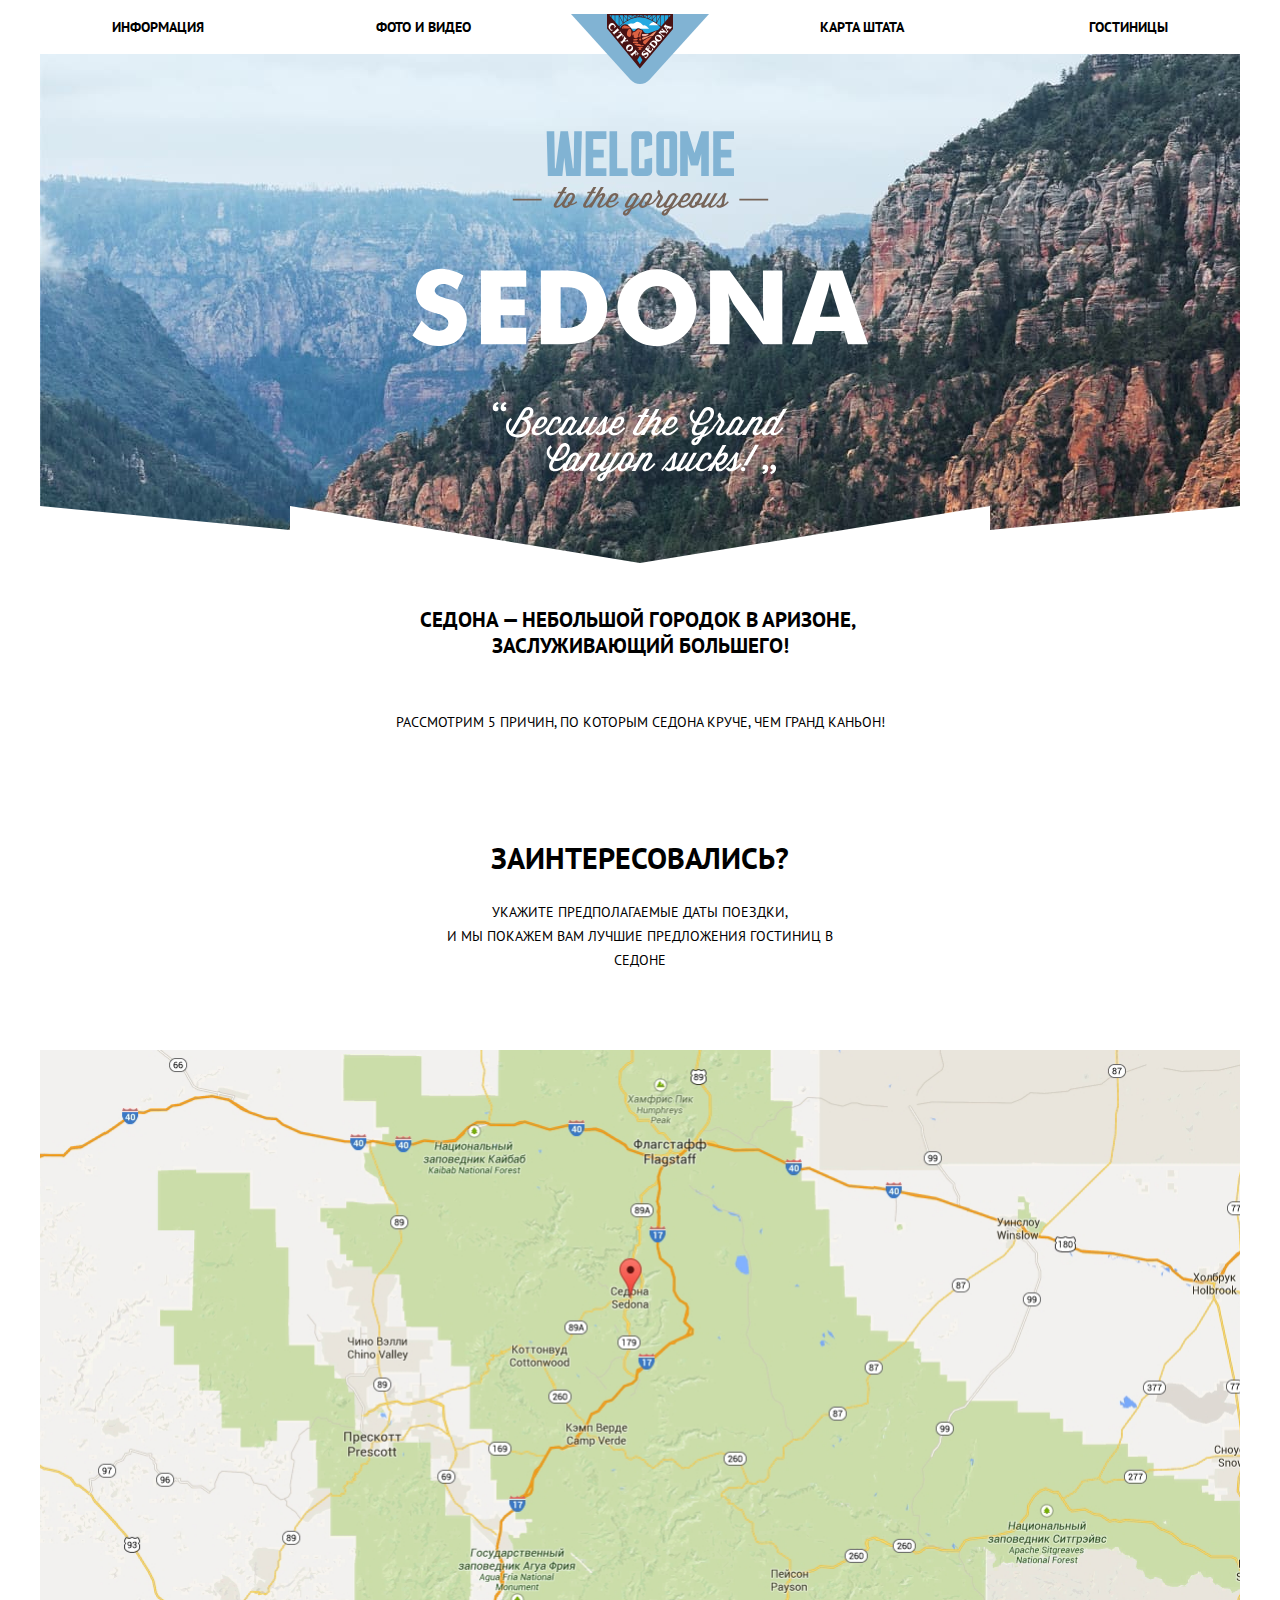
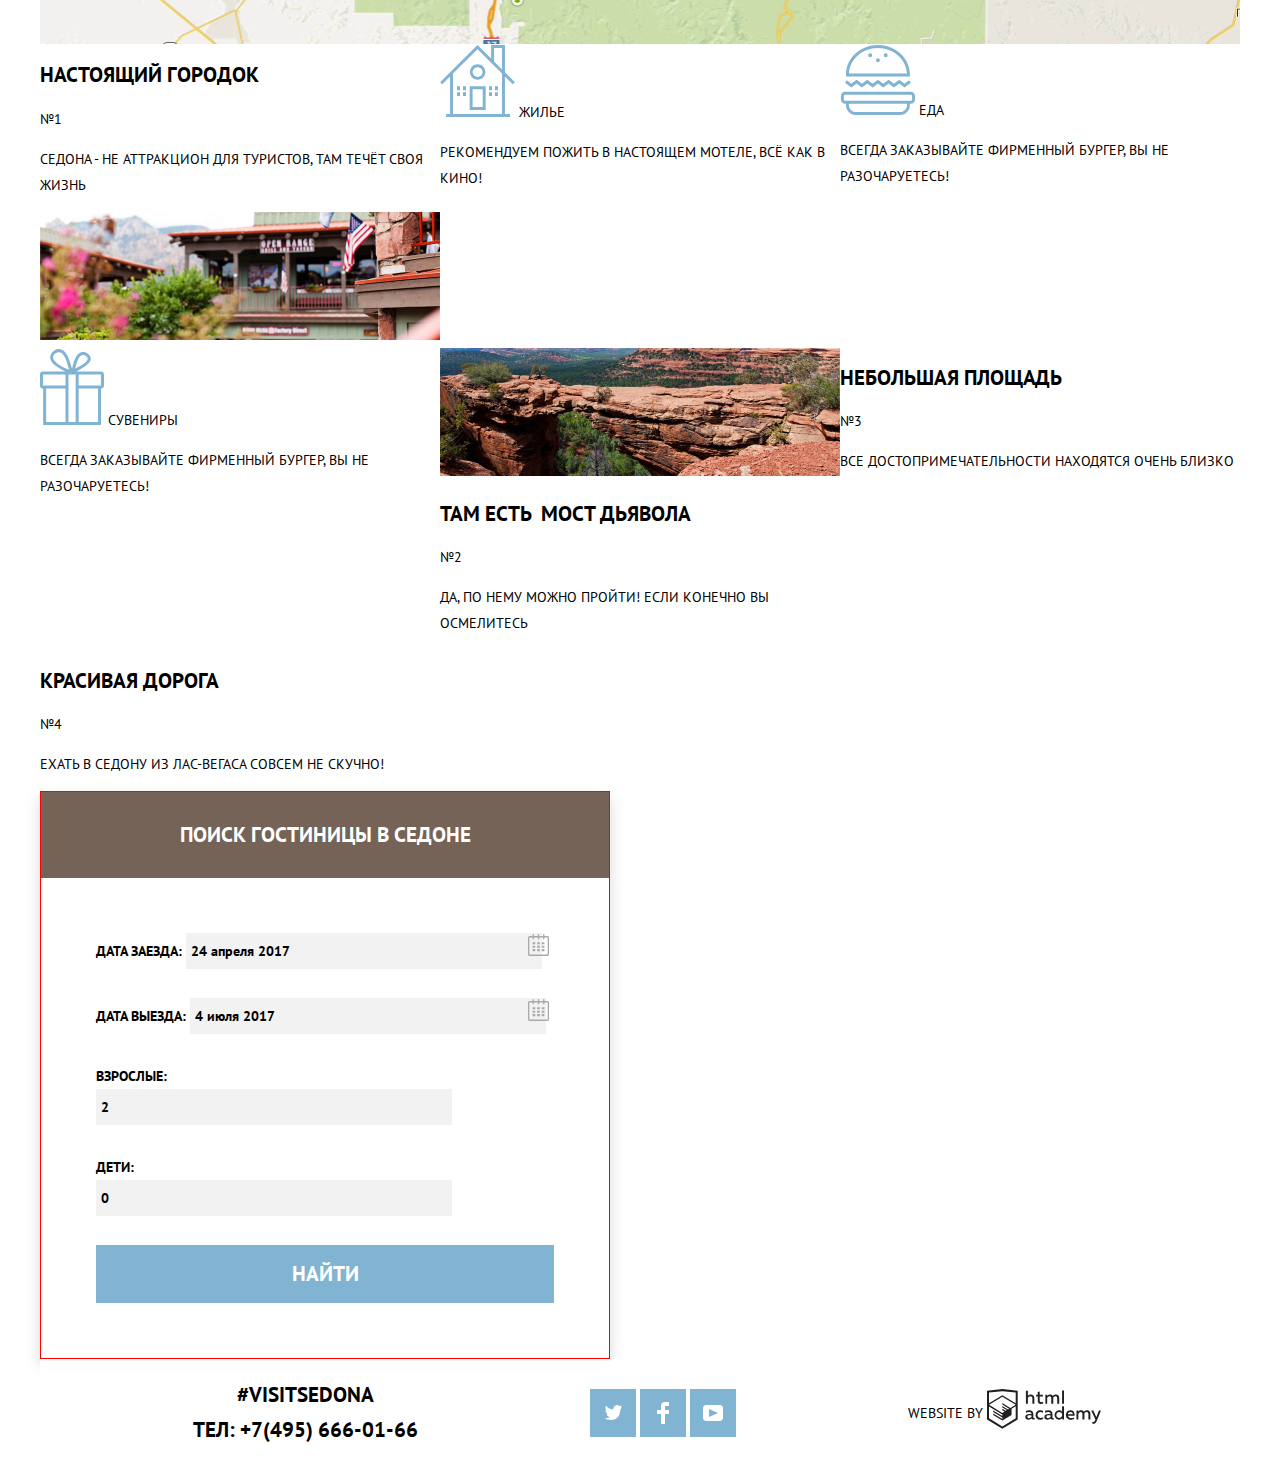
==== commit 1a8ffc00: "7 дз" ====
--- a/index.html
+++ b/index.html
@@ -8,13 +8,13 @@
     <link rel="stylesheet" href="css/style.css">
   </head>
   <body class="page-body">
-    <header class="main-header">
-      <nav class="main-navigation">
-        <a class="main-header-logo">
-          <img src="img/logo-sedona.svg" width="138" height="70" alt="Логотип сайта Седоны">
-        </a>
-        <div class="main-navigation-wrapper">
-          <div class="container">
+    <div class="container">
+      <header class="main-header">
+        <nav class="main-navigation">
+          <a class="main-header-logo">
+            <img src="img/logo-sedona.svg" width="138" height="70" alt="Логотип сайта Седоны">
+          </a>
+          <div class="main-navigation-wrapper">
             <ul class="site-navigation">
     		    	<li><a href="">Информация</a></li>
       				<li><a href="">Фото и Видео</a></li>
@@ -22,63 +22,106 @@
       				<li><a href="inner.html">Гостиницы</a></li>
             </ul>
           </div>
-        </div>
-      </nav>
-    </header>
-    <main class="container">
-      <section class="index-welcome">
-        <h1 class="visually-hidden">Седона. Поиск Гостиниц</h1>
-        <img src="img/mask-background-index.svg" width="1200" height="57" alt="">
-        <img src="img/welcome.svg" width="457" height="351" alt="Welcome to the gorgeous Sedona">
-      </section>
-  		<section class="introduction">
-        <h2 class="index-introduction">Седона — небольшой городок в Аризоне, +        </nav>
+      </header>
+      <main>
+        <section class="index-welcome">
+          <h1 class="visually-hidden">Седона. Поиск Гостиниц</h1>
+          <img src="img/welcome.svg" width="457" height="351" alt="Welcome to the gorgeous Sedona">
+        </section>
+    		<section class="introduction">
+          <h2 class="index-introduction">Седона — небольшой городок в Аризоне,  
-        заслуживающий большего!</h2>
-        <p class="reasons-introduction">Рассмотрим 5 причин, по которым Седона круче, чем гранд каньон!</p>
-      </section>
-  		<section class="interest">
-  			<h2 class="interested">Заинтересовались?</h2>
-  			<p class="description-form">Укажите предполагаемые даты поездки,
-        и мы покажем вам лучшие предложения гостиниц в Седоне</p>
-        <img src="img/map.png" width="1200" height="594" alt="Карта с местоположением Седоны">
-  		</section>
-  		<section class="visually-hidden">
-  			<h2 class="visually-hidden">Всплывающее окно: Поиск гостиницы в Седоне</h2>
-        <button>Поиск гостиницы в Седоне</button>
-  			<form action="inner.html" method="post">
-          <div>
-            <label for="check-in-date">Дата заезда:</label>
-            <input type="text" name="check-in" id="check-in-date">
-            <button aria-label="Открыть календарь"><img src="img/calendar.svg" width="21" height="21" alt=""></button>
-          </div>
-          <div>
-            <label for="check-out-date">Дата выезда:</label>
-            <input type="text" name="check-out" id="check-out-date">
-            <button aria-label="Открыть календарь"><img src="img/calendar.svg" width="21" height="21" alt=""></button>
-          </div>
-          <div>
-            <label for="adults-number">Взрослые:</label>
+          заслуживающий большего!</h2>
+          <p class="reasons-introduction">Рассмотрим 5 причин, по которым Седона круче, чем гранд каньон!</p>
+        </section>
+    		<section class="interest">
+    			<h2 class="interested">Заинтересовались?</h2>
+    			<p class="description-form">Укажите предполагаемые даты поездки,<br>
+          и мы покажем вам лучшие предложения гостиниц в Седоне</p>
+          <img src="img/map.png" width="1200" height="594" alt="Карта с местоположением Седоны">
+    		</section>
+        <section class="reasons">
+          <section class="reason-first">
             <div>
-              <button aria-label=¨Уменьшить¨></button>
-              <input type="text" name="adults" id="adults-number">
-              <button aria-label=¨Увеличить¨></button>
+              <h2>Настоящий городок</h2>
+              <span class="number">№1</span>
+              <p>Седона - не аттракцион для туристов, там течёт своя жизнь</p>
             </div>
-          </div>
-          <div>
-            <label for="children-number">Дети:</label>
+            <img src="img/true-city-index.jpg" width="800" height="256" alt="Город Седона, причина №1">
+          </section>
+          <section>
+            <img src="img/accommodation-icon.svg" width="75" height="72" alt="">
+            <span>Жилье</span>
+            <p>Рекомендуем пожить в настоящем мотеле, всё как в кино!</p>
+          </section>
+           <section>
+            <img src="img/food-icon.svg" width="75" height="70" alt="">
+            <span>Еда</span>
+            <p>Всегда заказывайте фирменный бургер, вы не разочаруетесь!</p>
+          </section>
+          <section>
+            <img src="img/souvenirs-icon.svg" width="64" height="77" alt="">
+            <span>Сувениры</span>
+            <p>Всегда заказывайте фирменный бургер, вы не разочаруетесь!</p>
+          </section>
+          <section>
+            <img src="img/devils-bridge-index.jpg" width="800" height="256" alt="Мост дьявола. Причина № 2">
             <div>
-              <button aria-label=¨Уменьшить¨></button>
-              <input type="text" name="children" id="children-number">
-              <button aria-label="Увеличить"></button>
+              <h2>Там есть + Мост дьявола</h2>
+              <span>№2</span>
+              <p>Да, по нему можно пройти! Если конечно вы осмелитесь</p>
             </div>
-          </div>
-          <button type="submit">Найти</button>
-        </form>
-  		</section>
-  	</main>
-  	<footer class="main-footer">
-      <div class="container">
+          </section>
+          <section>
+            <h2>Небольшая площадь</h2>
+            <span>№3</span>
+            <p>Все достопримечательности находятся очень близко</p>
+          </section>
+          <section>
+            <h2>Красивая дорога</h2>
+            <span>№4</span>
+            <p>Ехать в седону из лас-вегаса совсем не скучно!</p>
+          </section>
+        </section>
+    		<section class="accommodation-form">
+    			<h2 class="visually-hidden">Всплывающее окно: Поиск гостиницы в Седоне</h2>
+          <button class="accommodation-search">Поиск гостиницы в Седоне</button>
+    			<form action="inner.html" method="post">
+            <div class="search-variables">
+              <label for="check-in-date">Дата заезда:</label>
+              <input type="text" name="check-in" id="check-in-date" placeholder="24 апреля 2017">
+              <button class="choose-date">
+                <svg width="21" height="23" viewBox="0 0 21 23" fill="none" xmlns="http://www.w3.org/2000/svg"><path fill-rule="evenodd" clip-rule="evenodd" d="M16.406 3.02498H19.251C20.217 3.02498 21 3.84698 21 4.86198V21.164C21 22.179 20.217 23 19.251 23H1.75C0.784 23 0 22.179 0 21.164V4.86198C0 3.84698 0.784 3.02498 1.75 3.02498H4.593V1.64798C4.593 1.26698 4.887 0.958984 5.25 0.958984C5.612 0.958984 5.906 1.26698 5.906 1.64798V3.02498H9.844V1.64798C9.844 1.26698 10.138 0.958984 10.501 0.958984C10.862 0.958984 11.156 1.26698 11.156 1.64798V3.02498H15.094V1.64798C15.094 1.26698 15.387 0.958984 15.75 0.958984C16.112 0.958984 16.406 1.26698 16.406 1.64798V3.02498ZM19.5646 21.484C19.6466 21.3979 19.691 21.2828 19.688 21.164H19.689V4.86198C19.689 4.60898 19.493 4.40298 19.252 4.40298H16.407V5.78098C16.407 6.16198 16.113 6.46998 15.751 6.46998C15.388 6.46998 15.095 6.16198 15.095 5.78098V4.40298H11.157V5.78098C11.157 6.16198 10.863 6.46998 10.502 6.46998C10.139 6.46998 9.845 6.16198 9.845 5.78098V4.40298H5.907V5.78098C5.907 6.16198 5.613 6.46998 5.251 6.46998C4.888 6.46998 4.594 6.16198 4.594 5.78098V4.40298H1.75C1.50263 4.40953 1.30696 4.61458 1.312 4.86198V21.164C1.30696 21.4114 1.50263 21.6164 1.75 21.623H19.251C19.3698 21.6201 19.4826 21.5701 19.5646 21.484Z" fill="#A9A9A9"/><path fill-rule="evenodd" clip-rule="evenodd" d="M4.59399 9.2251H7.21899V11.2911H4.59399V9.2251ZM4.59399 12.6681H7.21899V14.7351H4.59399V12.6681ZM7.21899 16.1121H4.59399V18.1781H7.21899V16.1121ZM9.18799 16.1121H11.813V18.1781H9.18799V16.1121ZM11.813 12.6681H9.18799V14.7351H11.813V12.6681ZM9.18799 9.2251H11.813V11.2911H9.18799V9.2251ZM16.406 16.1121H13.781V18.1781H16.406V16.1121ZM13.781 12.6681H16.406V14.7351H13.781V12.6681ZM16.406 9.2251H13.781V11.2911H16.406V9.2251Z" fill="#A9A9A9"/></svg>
+              </button>
+            </div>
+            <div class="search-variables">
+              <label for="check-out-date">Дата выезда:</label>
+              <input type="text" name="check-out" id="check-out-date" placeholder="4 июля 2017">
+              <button aria-label="Открыть календарь"><img src="img/calendar.svg" width="21" height="21" alt=""></button>
+            </div>
+            <div class="search-variables">
+              <label for="adults-number">Взрослые:</label>
+              <div>
+                <button aria-label=¨Уменьшить¨></button>
+                <input type="text" name="adults" id="adults-number" placeholder="2">
+                <button aria-label=¨Увеличить¨></button>
+              </div>
+            </div>
+            <div class="search-variables">
+              <label for="children-number">Дети:</label>
+              <div>
+                <button class="minus" aria-label=¨Уменьшить¨></button>
+                <input type="text" name="children" id="children-number" placeholder="0">
+                <button class="plus" aria-label="Увеличить"></button>
+              </div>
+            </div>
+            <button class="search" type="submit">Найти</button>
+          </form>
+    		</section>
+    	</main>
+    	<footer class="main-footer">
     		<div class="footer-contacts">
           <span>#VISITSEDONA</span>
           <a href="tel:+74956660166">ТЕЛ: +7(495) 666-01-66</a>
@@ -96,7 +139,7 @@
             <svg width="115" height="41" viewBox="0 0 115 41" fill="none" xmlns="http://www.w3.org/2000/svg"><path fill-rule="evenodd" clip-rule="evenodd" d="M15.5197 1.05737H15.3509L0 2.71895V31.4945L15.3509 40.8382L30.7018 31.4945V2.71895L15.5197 1.05737ZM77.0183 2.62185H75.0876V15.7311H77.0183V2.62185ZM40.8619 2.63264V7.76843C41.6131 6.9864 42.6386 6.5436 43.7105 6.53843C44.6823 6.47908 45.6329 6.84495 46.3253 7.54479C47.0177 8.24462 47.3866 9.21244 47.3399 10.2068V15.7634H45.367V10.4658C45.4231 9.94897 45.2754 9.43059 44.9566 9.02553C44.6377 8.62047 44.174 8.36218 43.6683 8.3079H43.3518C42.3456 8.36979 41.4321 8.9295 40.9041 9.80764V15.7634H38.8995V2.63264H40.8619ZM77.0183 31.4837H75.2775V30.0595C74.4828 31.1353 73.23 31.7538 71.9119 31.7211C69.4751 31.5528 67.5825 29.4822 67.5825 26.9845C67.5825 24.4867 69.4751 22.4162 71.9119 22.2479C73.1195 22.2052 74.2818 22.7203 75.0771 23.6505V18.3205H77.0183V31.4837ZM47.0656 30.0595C47.263 30.0515 47.4583 30.0152 47.6459 29.9516V31.3866C47.2482 31.5404 46.826 31.6172 46.4009 31.6132C45.6482 31.6769 44.9394 31.2429 44.639 30.5342C43.7036 31.31 42.5302 31.7227 41.3261 31.6995C39.733 31.6995 38.256 30.804 38.256 28.9482C38.256 26.65 40.3661 25.9379 42.1702 25.9379C42.9402 25.9505 43.707 26.0408 44.4596 26.2076V25.884C44.4596 24.805 43.6578 23.9742 42.1491 23.9742C41.0585 23.9764 39.9804 24.2116 38.9839 24.6647V22.8305C40.0678 22.451 41.204 22.2506 42.3495 22.2371C44.8394 22.2371 46.3693 23.4455 46.3693 26.1753V29.4121C46.3546 29.5668 46.401 29.721 46.4981 29.8406C46.5951 29.9601 46.7349 30.035 46.8862 30.0487H47.0656V30.0595ZM40.2711 28.8403C40.298 29.229 40.4761 29.5905 40.7655 29.844C41.055 30.0974 41.4317 30.2217 41.8115 30.189H41.9275C42.8819 30.1906 43.7973 29.8022 44.4702 29.11V27.5779C43.842 27.4414 43.2026 27.3655 42.5605 27.3513C41.5055 27.3513 40.2817 27.7074 40.2817 28.8403H40.2711ZM56.0229 22.9384C55.1962 22.4632 54.2596 22.2246 53.3115 22.2479H52.9422C51.7332 22.2873 50.5891 22.8166 49.7619 23.7192C48.9347 24.6218 48.4923 25.8236 48.5321 27.06V27.5024C48.6957 30.0004 50.805 31.8921 53.2482 31.7318C54.2519 31.7555 55.2477 31.5452 56.1601 31.1168V29.2718C55.3769 29.7215 54.4945 29.9591 53.5963 29.9624C52.5199 30.0288 51.4963 29.4793 50.9385 28.5356C50.3806 27.5918 50.3806 26.4095 50.9385 25.4658C51.4963 24.522 52.5199 23.9725 53.5963 24.039C54.461 24.0357 55.3066 24.2989 56.0229 24.7942V22.9384ZM66.1514 30.0595C66.3488 30.0515 66.5441 30.0152 66.7317 29.9516V31.3866C66.334 31.5404 65.9118 31.6172 65.4867 31.6132C64.734 31.6769 64.0252 31.2429 63.7248 30.5342C62.7894 31.31 61.616 31.7227 60.4119 31.6995C58.8188 31.6995 57.3417 30.804 57.3417 28.9482C57.3417 26.65 59.4518 25.9379 61.256 25.9379C62.0259 25.9505 62.7928 26.0408 63.5454 26.2076V25.884C63.5454 24.805 62.7436 23.9742 61.2349 23.9742C60.1443 23.9764 59.0662 24.2116 58.0697 24.6647V22.8305C59.1536 22.451 60.2897 22.2506 61.4353 22.2371C63.9252 22.2371 65.455 23.4455 65.455 26.1753V29.4121C65.4404 29.5668 65.4868 29.721 65.5838 29.8406C65.6809 29.9601 65.8207 30.035 65.972 30.0487H66.1514V30.0595ZM59.855 29.8481C59.5632 29.5943 59.3837 29.2311 59.3569 28.8403H59.378C59.378 27.7074 60.5385 27.3513 61.6569 27.3513C62.299 27.3655 62.9383 27.4414 63.5665 27.5779V29.11C62.8937 29.8022 61.9782 30.1906 61.0239 30.189H60.9078C60.5263 30.2247 60.1469 30.1019 59.855 29.8481ZM69.3271 26.9305C69.3271 25.2859 70.6308 23.9526 72.239 23.9526L72.2601 24.0066C73.4742 24.0066 74.5742 24.7382 75.0665 25.8732V28.0311C74.5856 29.1871 73.4673 29.9296 72.239 29.9084C70.6308 29.9084 69.3271 28.5752 69.3271 26.9305ZM83.3486 22.2479C86.8408 22.2479 88.0541 25.1395 87.4844 27.7397H80.922C81.1436 29.3582 82.6839 30.0163 84.2876 30.0163C85.2509 30.0196 86.2027 29.8021 87.0729 29.3797V31.1061C86.0736 31.5421 84.9939 31.7519 83.9078 31.7211C81.2385 31.7211 78.8963 30.189 78.8963 26.9521C78.8362 25.7502 79.2482 24.5736 80.0408 23.6841C80.8334 22.7945 81.9408 22.2658 83.1165 22.2155H83.3486V22.2479ZM80.8693 26.1753C80.9704 24.8237 82.1216 23.8104 83.4436 23.9095H83.4858C84.1064 23.8531 84.7196 24.08 85.1612 24.5295C85.6028 24.979 85.8275 25.6051 85.7752 26.24H80.8693V26.1753ZM89.489 31.4621V22.4961H91.2298V23.575C91.9777 22.7197 93.041 22.2229 94.1628 22.2047C95.2951 22.1328 96.3712 22.7163 96.9482 23.7153C97.7407 22.8335 98.8477 22.3161 100.018 22.2803C100.952 22.2327 101.859 22.6011 102.507 23.2901C103.154 23.9792 103.478 24.9213 103.394 25.8732V31.4837H101.39V25.9271C101.437 25.4734 101.306 25.0191 101.024 24.6647C100.743 24.3104 100.336 24.0852 99.8917 24.039H99.6174C98.7512 24.0941 97.9525 24.536 97.4335 25.2474V31.4837H95.4289V25.9271C95.4728 25.47 95.3357 25.0139 95.0481 24.6611C94.7606 24.3082 94.3467 24.088 93.8991 24.0497H93.6881C92.7466 24.1344 91.8915 24.6449 91.3564 25.4416V31.5161H89.5312L89.489 31.4621ZM113.977 22.4745H111.972L109.324 29.2718L106.306 22.4853H104.196L108.417 31.5484L108.237 32.0016C107.72 33.3611 107.003 34.0516 106.053 34.0516C105.75 34.0548 105.447 34.0112 105.156 33.9221V35.6161C105.536 35.7125 105.926 35.7632 106.317 35.7671C107.646 35.7671 108.902 35.0226 109.851 32.6813L113.977 22.4745ZM52.689 6.78658V3.54974L50.7266 4.01369V6.73264H49.144V8.49132H50.7899V12.9905C50.7231 13.817 51.0244 14.6301 51.61 15.2038C52.1955 15.7775 53.0028 16.0505 53.8073 15.9468C54.5996 15.9535 55.3875 15.8259 56.139 15.5692V13.8429C55.5727 14.0781 54.9672 14.199 54.356 14.199C53.2165 14.199 52.689 13.8105 52.689 12.6237V8.5129H55.8541V6.78658H52.689ZM58.3862 15.7526V6.75421H60.1376V7.83316C60.8811 6.97655 61.9403 6.476 63.0601 6.45211C64.1624 6.38099 65.2146 6.93142 65.8032 7.88711C66.5958 7.00534 67.7028 6.48794 68.8734 6.45211C69.8138 6.41462 70.7233 6.79859 71.364 7.50353C72.0046 8.20846 72.3126 9.16418 72.2073 10.1205V15.7418H70.2028V10.1853C70.2499 9.73151 70.1184 9.27721 69.8373 8.92287C69.5561 8.56853 69.1485 8.34334 68.7046 8.29711H68.4619C67.5957 8.35228 66.797 8.7942 66.278 9.50553V15.7418H64.2734V10.1853C64.3206 9.73151 64.1891 9.27721 63.9079 8.92287C63.6268 8.56853 63.2191 8.34334 62.7752 8.29711H62.5326C61.5911 8.38181 60.736 8.89229 60.2009 9.68895V15.7634H58.3862V15.7526ZM28.6972 30.3033L28.7078 30.2968L28.6972 30.3184V30.3033ZM28.6972 18.3205V30.3033L15.3509 38.4321L2.00459 30.3184V18.5147L15.2876 26.6068V28.0311L6.18257 22.5284V23.9418L15.3404 29.5632V31.0629L6.19312 25.4955V26.9521L15.3509 32.5734L24.5826 26.9197V20.8129L28.6972 18.3205ZM28.7078 16.7776L25.0362 18.9355L23.3482 20.0145L15.3087 15.0837V16.4971L22.156 20.7266L22.0083 20.8237L20.9532 21.4063L15.2876 17.9537V19.3995L19.761 22.1184L18.706 22.8413L15.3298 20.7913V22.2047L17.5454 23.5426L15.2982 24.9021L2.11009 16.864L15.3087 8.72869L28.7078 16.7776ZM15.2876 7.27211L28.7078 15.3534V4.56395L15.3615 3.12895L2.01514 4.56395V15.3534L15.2876 7.27211Z" fill="#231F20"/></svg>
           </a>
     		</div>
-      </div>
-  	</footer>
+    	</footer>
+  </div>
   </body>
 </html>
--- a/css/style.css
+++ b/css/style.css
@@ -15,6 +15,9 @@
   --basic-dark-gray:#ebebeb;
   --footer-color:rgba(255, 255, 255, 0.9);
   --html-logo-active:#BDBBBC;
+  --inner-toggle-filter: #ABABAB;
+  --border-form-active: #E5E5E5;
+  --traingle-gray: #CACACA;
 }
 /*Global*/
 body{
@@ -34,6 +37,19 @@
 img{
   max-width: 100%;
   height: auto;
+}
+.visually-hidden:not(:focus):not(:active),
+input[type="checkbox"].visually-hidden,{
+  position: absolute;
+  width: 1px;
+  height: 1px;
+  margin: -1px;
+  border: 0;
+  padding: 0;
+  white-space: nowrap;
+  clip-path: inset(100%);
+  clip: rect(0 0 0 0);
+  overflow: hidden;
 }
 /* Grid*/
 .page {
@@ -45,17 +61,11 @@
   grid-template-rows: min-content 1fr min-content;
   align-content: start;
 }
-/* Main header удалить подсветку и нижний отсуп*/
+/* Main header*/
 .main-header{
-  margin-bottom: 70px;
-  outline: 5px solid rgba(0, 255, 0, 0.3);
-  outline-offset: -5px;
   position: relative;
 }
 .main-navigation{
-  display: flex;
-  flex-direction: column;
-  align-items: center;
   color: var(--basic-black);
   background: transparent;
 }
@@ -65,15 +75,12 @@
 }
 /* Logo */
 .main-header-logo{
-  /*order: 1;*/
   width: 138px;
   height: 70px;
   position: absolute;
   top: 0;
   left: 50%;
   transform: translate(-50%, 0);
-  outline: 5px solid rgba(255, 0, 0, 0.3);
-  outline-offset: -5px;
 }
 /* Container */
 .container{
@@ -83,18 +90,21 @@
 }
 /* Site navigation*/
 .site-navigation{
-  outline: 5px solid rgba(0, 255, 255, 0.3);
-  outline-offset: -5px;
-  margin: 0;
-  padding: 0;
   list-style: none;
   display: flex;
   flex-wrap: wrap;
+  padding: 0 72px;
+}
+.site-navigation li{
+  width: 25%;
+}
+.site-navigation li:last-child,
+.site-navigation li:nth-child(3){
+  text-align: right;
 }
 .site-navigation a{
   color: var(--basic-black);
   font-weight: bold;
-  padding-right:
 }
 .site-navigation a:hover,
 .site-navigation a:focus,
@@ -112,25 +122,23 @@
   background-color: var(--footer-color);
   color: var(--basic-black);
   font-weight: bold;
-  padding: 36px 0;
+  margin-top: -120px;
+  padding-top: 23px;
+  padding-bottom: 36px;
+  padding-right: 138px;
+  padding-left: 153px;
   margin: 0px;
-}
-.main-footer .container {
-  /*display: flex;
-  flex-direction: row;
-  justify-content: space-around;*/
-  display: grid;
-  grid-template-columns: 1fr 1fr 1fr;
-  column-gap: 190px;
-  justify-items: center;
-  /*align-items: end;*/
-  /*display: flex;
-  justify-content: space-around;*/
+  display: flex;
+  justify-content: space-between;
+  align-items: center;
 }
 .footer-contacts{
   font-size: 21px;
-  margin-left: 110px;
   width: 225px;
+}
+.footer-contacts span{
+  display: inline-block;
+  margin-bottom: 9px;
 }
 .footer-contacts a{
   color: var(--basic-black);
@@ -143,8 +151,6 @@
 }
 .footer-social{
   width: 150px;
-  justify-self: center;
-  text-align: center;
 }
 .footer-social ul{
   display: flex;
@@ -170,14 +176,14 @@
 .footer-social a:active{
   background-color: var(--basic-dark-blue);
 }
-.footer-copyright {
-  width: 200px;
-  margin: 0px;
-  margin-right: 138px;
-  /*justify-self: end;*/
+.footer-copyright a{
+  display: inline-block;
+  vertical-align: middle;
 }
 .footer-copyright span{
   font-weight: normal;
+  display: inline-block;
+  vertical-align: middle;
 }
 .footer-copyright path:hover,
 .footer-copyright path:focus{
@@ -189,80 +195,282 @@
 /*Index + состояния названий апартментов из Inner*/
 .index-welcome{
   background-color: var(--basic-light-blue);
-  background-image: url("../img/background-index.jpg");
+  background-image:  url("../img/mask-background-index.svg"), url("../img/background-index.jpg");
   background-repeat: no-repeat, no-repeat;
-  background-position: center, center;
-}
-/* делать флексом или нет
-.intro{
-  display: flex;
-  flex-direction: column;
-  align-items: center;
-  justify-content: space-around;
-}
-*/
+  background-position: bottom center, center;
+  padding-top: 77px;
+  padding-bottom: 81px;
+}
+.index-welcome img{
+  display: block;
+  margin: 0 auto;
+}
 .introduction{
   width: 100%;
   border-top: 1px solid transparent;
   border-bottom: 1px solid transparent;
+  padding-top: 43px;/*возможно 42 проверить пиксель перф*/
+  padding-bottom: 51px;
 }
 .index-introduction{
   width: 470px;
   font-size: 21px;
   line-height: 26px;
-  white-space: pre-wrap;
-  text-align: center;
-  margin-left: 365px;
-  margin-right: 365px;
-  margin-top: 42.5px;
-  margin-bottom: 16.5px;
-  padding-bottom: 30px;
+  text-align: center;
+  margin: 0 auto;
+  margin-bottom: 50px;/*возможно 42 проверить пиксель перф*/
 }
 .reasons-introduction{
+  width: 519px;
+  margin: 0 auto;
   font-size: 14px;
   text-align: center;
-  margin-left: 341px;
-  margin-right: 340px;
-  margin-bottom: 51px;
+}
+/*Index: reasons block*/
+.reason-first h2:::before,
+.reason-first h2::after {
+  display: block;
+  content: "";
+  width: 180px;
+  height: 2px;
+  background: var(--basic-black);
+}
+/*Проверка работы класса
+.interested::before,
+.interested::after {
+  display: block;
+  content: "";
+  width: 10px;
+  height: 2px;
+  background: var(--basic-black);
+}*/
+.reasons{
+  display: grid;
+  grid-template-columns: 1fr 1fr 1fr;
+}
+.reason-1{
+  display: flex;
 }
 .interest{
   width: 100%;
   border-top: 1px solid transparent;
   border-bottom: 1px solid transparent;
-  outline: 5px solid rgba(0, 255, 0, 0.3);
-  outline-offset: -5px;
+  padding-top: 58px;
 }
 .interested{
   width: 435px;
   font-size: 30px;
   line-height: 24px;
   text-align: center;
-  margin-top: 61px;
-  margin-left: 383px;
-  margin-right: 382px;
-  outline: 5px solid rgba(255, 0, 0, 0.3);
-  outline-offset: -5px;
+  margin: 0 auto;
+  margin-bottom: 30px;/*высчитать отступ*/
 }
 .description-form{
-  display: inline-block;
   width: 435px;
   line-height: 24px;
-  white-space: pre-wrap;
-  text-align: center;
-  margin-left: 383px;
-  margin-right: 382px;
+  text-align: center;
+  margin: 0 auto;
   margin-bottom: 78px;
-  outline: 5px solid rgba(0, 255, 255, 0.3);
-  outline-offset: -5px;
-  padding-bottom: 70px;
+}
+.interest img{
+  display: block;
+}
+/* Form Index*/
+.accommodation-form{
+  width: 568px;
+  border: 1px solid red;
+  box-shadow: 0px 7px 15px rgba(0, 1, 1, 0.15);
+  /*position: fiexed;
+  top: 2083px;*/
+  /*width: 100%;
+  height: 100%;
+  display: flex;
+  flex-wrap: wrap;
+  justify-content: center;
+  align-items: center;*/
+}
+.accommodation-form .accommodation-search{
+  width: 568px;
+  font: inherit;
+  background-color: var(--basic-light-brown);
+  text-transform: uppercase;
+  font-size: 21px;
+  font-weight: bold;
+  text-align: center;
+  padding-top: 30px;
+  padding-bottom: 30px;
+  color: var(--basic-white);
+  border: none;
+  vertical-align: middle;
+  margin-top: ;
+}
+.accommodation-form .accommodation-search:hover,
+.accommodation-form .accommodation-search:focus{
+  background-color: var(--basic-brown);
+}
+.accommodation-form .accommodation-search:active{
+  background-color: var(--basic-dark-brown);
+  opacity: 0.3;/*задать только тексту не всей кнопке*/
+}
+.accommodation-form form{
+  padding: 55px;
+}
+.accommodation-form .search{
+  width: 458px;
+  font: inherit;
+  text-transform: uppercase;
+  font-size: 21px;
+  line-height: 26px;
+  font-weight: bold;
+  background-color: var(--basic-light-blue);
+  text-align: center;
+  padding-top: 16px;
+  padding-bottom: 16px;
+  color: var(--basic-white);
+  border: none;
+  vertical-align: middle;
+}
+.accommodation-form .search:hover,
+.accommodation-form .search:focus{
+  background-color: var(--basic-blue);
+}
+.accommodation-form .search:active{
+  background-color: var(--basic-dark-blue);
+  opacity: 0.3;/*задать только тексту не всей кнопке*/
+}
+.search-variables label{
+  font-weight: bold;
+  display: inline-block;
+  /*width: 121px;*/
+}
+.search-variables label:nth-child(2n){
+  /*width: 125px;*/
+}
+.accommodation-form .search-variables{
+  position: relative;
+  margin-bottom: 29px;
+}
+.search-variables input{
+  font: inherit;
+  background-color: var(--inner-background-gray);
+  /*color: var(--basic-black);*/
+  border: none;
+  padding: 5px;
+  width: 346px;
+  /*position: relative;*/
+}
+.search-variables input[type="text"]::placeholder{
+  font: inherit;
+  color: var(--basic-black);
+  font-weight: bold;
+}
+.search-variables button{
+  position: absolute;
+  right: 5px;
+  border: none;
+  background-color: transparent;
+  vertical-align: middle;
+  padding: 0;
+}
+/*.accommodation-form .search-variables::after{
+  content: "";
+  position: absolute;
+  width: 21px;
+  height: 23px;
+  top: 10px;
+  right: 10px;
+  background-image: url("../img/calendar.svg");
+  background-repeat: no-repeat;
+  background-position: 0 0;
+}
+*/
+.search-variables input:first-child,
+.search-variables input:nth-child(2n){
+  /*width: 346px;*/
+}
+.search-variables input:nth-child(3n),
+.search-variables input:last-child{
+  /*width: 114px;*/
+}
+.search-variables input:hover,
+.search-variables input:focus{
+  background-color: var(--basic-dark-gray);
+}
+.search-variables input:active{
+  background-color: var(--basic-white);
+  border: 2px solid var(--border-form-active);
+}
+.search-variables path:hover,
+.search-variables path:focus{
+  fill: var(--basic-black);
+}
+.footer-copyright path:active{
+  fill: var(--basic-light-blue);
 }
 /*Inner*/
 .site-navigation .current{
   color: var(--basic-light-brown);
 }
+.filters{
+  background-color: var(--basic-light-blue);
+  background-image: url("../img/background-inner.jpg");
+  background-repeat: no-repeat, no-repeat;
+  width: 1200px;
+}
 .filter{
   color: var(--basic-white);
   line-height: 21px;
+  display: flex;
+  padding-right: 73px;/*возможно 72*/
+  padding-left: 73px;
+  padding-bottom: 31px;
+  padding-top: 27px;
+}
+.filter .filter-one{
+  margin-right: 119px;
+}
+.filter .filter-two{
+  margin-right: 347px;
+}
+.filter-item,
+.filter-item-price{
+  margin: 0;
+  padding: 0;
+  border: none;
+}
+.filter-option label{
+  position: relative;
+  display: block;
+  cursor: pointer;
+  user-select: none;
+}
+.filter-input-checkbox + label::before {
+  content: "";
+  position: absolute;
+  left: -39px;
+  top: 0;
+  width: 23px;
+  height: 23px;
+  border: 2px solid var(--basic-white);
+  z-index: 100;
+}
+.filter-input-checkbox:checked + label::after {
+  content: "";
+  position: absolute;
+  top: 3px;
+  left: -31px;
+  width: 23px;
+  height: 17px;
+  background-image: url("../img/tick.svg");
+  background-repeat: no-repeat;
+  background-position: 0 0;
+  z-index: 200;
+}
+.filter-item li{
+  margin-bottom: 23px;
+}
+.filter-item input{
+  border:
 }
 .filter legend{
   font-size: 16px;
@@ -271,11 +479,69 @@
 .filter ul{
   list-style: none;
 }
-.inner-button-filter{
+.range-filter {
+  width: 317px;
+  margin-top: 10px;
+  border: 3px solid green;
+}
+.price-controls{
+  margin-bottom: 20px;
+}
+.price-controls label {
+  line-height: 21px;
+}
+.price-controls input {
+  font-family: inherit;
+  font-size: inherit;
+}
+.range-controls{
+  /*margin-top: 20px;*/
+  position: relative;
+  height: 6px;
+  padding-top: 4px;
+  border: 2px solid red;
+}
+.range-controls .scale {
+  height: 2px;
+  background: var(--basic-white);
+  opacity: 0.3;
+}
+.range-controls .bar {
+  width: 70%;
+  height: 2px;
+  background: var(--basic-white);
+}
+.range-controls .toggle {
+  position: absolute;
+  top: 4px;
+  left: 0;
+  width: 4px;
+  height: 4px;
+  padding: 0;
+  border: 8px solid var(--basic-white);
+  background-color: var(--inner-toggle-filter);
+  border-radius: 50%;
+  box-shadow: 0 2px 1px 0 #cfcfcf;
+  cursor: pointer;
+}
+.filter-three .inner-button-filter{
+  width: 137px;
+  display: inline-block;
+  padding: 8px 35px;
   font: inherit;
   color: var(--basic-white);
   background-color: transparent;
   border: 2px solid var(--basic-white);
+  margin: 0 auto;
+  margin-top: 33px;
+  text-align: center;
+  vertical-align: middle;
+  text-transform: uppercase;
+}
+.filter-three .inner-button-filter:hover,
+.filter-three .inner-button-filter:focus{
+  color: var(--basic-black);
+  background-color: var(--basic-white);
 }
 .apartments{
   margin: 0;
@@ -283,81 +549,59 @@
 }
 .apartment-list{
   list-style: none;
-  /*display: flex;
-  flex-direction: column;
-  margin: 0;*/
+  padding: 0;
  }
 .apartment-item{
   display: flex;
-  justify-content: space-around;
-
-  /*display: grid;
-  grid-template-columns: 1fr 3fr 1fr;
-  column-gap: 20px;
-  padding-top: 50px;
-  padding-bottom: 30px;*/
-  border-top: 2px solid var(--inner-background-gray);
-  border-bottom: 2px solid var(--inner-background-gray);
+  align-items: center;
+  border-bottom: 1px solid var(--inner-background-gray);
+  padding: 0 73px;
+  padding-top: 24px;
+  padding-bottom: 30px
+}
+.apartment-item:first-child{
+  border-top: 1px solid var(--inner-background-gray);
 }
 .apartment-item .apartment-information{
-  /*margin: 0;
-  margin-right: 100px;
-  padding: 0;
-  align-self: end;*/
   margin-right: auto;
   display: grid;
   grid-template-columns: 1fr 1fr;
   align-content: start;
-  width: 258px;
-}
-.apartment-photo{
-  margin-right: 29px;
-  /*margin: 0;
-  margin-left: 73px;
-  padding: 0;
-  width: 135px;
-  align-self: end;*/
+  width: 268px;
+}
+.apartment-name{
+  margin: 0;
 }
 .apartment-photo img{
   width: 135px;
   height: 90px;
+  display: block;
+  margin-right: 29px;
 }
 .apartment-ranking{
-  outline: 5px solid rgba(0, 288, 255, 0.3);
-  outline-offset: -5px;
-  margin-left: auto;
-  /*margin-right: 85px;
-  align-self: end;
-  display: flex;
-  flex-direction: column;
-  align-items: end;*/
-  /*display: grid;
-  grid-template-rows: 1fr 1fr;
-  grid-row-gap: 47px;
-  justify-items: center;*/
 }
 .apartment-ranking .stars{
-  outline-offset: -5px;
-  outline: 5px solid rgba(0, 0, 25, 0.7);
-  /*align-self: start;*/
-  margin-bottom: auto;
-
+  display: block;
+  text-align: right;
+  /*background-image: url("../img/star.svg");*/
+}
+.stars img{
+  vertical-align: middle;
+}
+.stars img:not(:last-child){
+  margin-right: 5px;
 }
 .apartment-ranking .apartment-item-ranking{
-  outline-offset: -5px;
-  outline: 5px solid rgba(255, 0, 2, 0.7);
-  /*width: 110px;
-  padding: 0;
-  align-self: start;*/
-}
-/*
-.apartment-item{
-  display; flex;
-}
-*/
+  text-align: center;
+  margin: 0;
+  margin-top: 50px;
+  line-height: 21px;
+  color: var(--inner-text-gray);
+  background-color: var(--inner-background-gray);
+  min-width: 110px;
+}
 .apartment-item-name{
-  margin: 0;
-  padding: 0;
+  margin-bottom: 7px;
   color: var(--basic-black);
   font-size: 21px;
   font-weight: bold;
@@ -366,12 +610,12 @@
 .apartment-item-type{
   width: 126px;
   line-height: 21px;
-  margin-bottom: 15.5px;
+  margin-bottom: 16px;
 }
 .apartment-item-price{
   width: 96px;
   line-height: 21px;
-  margin-bottom: 15.5px;
+  margin-bottom: 16px;
 }
 .apartment-item .more-information{
   color: var(--basic-white);
@@ -379,6 +623,7 @@
   margin-right: 8px;
   width: 110px;
   text-align: center;
+  line-height: 21px;
 }
 .apartment-item .more-information:hover,
 .apartment-item .more-information:focus{
@@ -393,6 +638,7 @@
   background-color: var(--basic-light-brown);
   width: 142px;
   text-align: center;
+  line-height: 21px;
 }
 .apartment-item .book:hover,
 .apartment-item .book:focus{
@@ -402,13 +648,20 @@
   background-color: var(--basic-dark-brown);
   opacity: 0.3;
 }
-.apartment-item-ranking{
-  line-height: 21px;
-  text-align: center;
-  color: var(--inner-text-gray);
-  background-color: var(--inner-background-gray);
-}
-/*Временно отключаю невидимые элементы*/
+.results .results-list{
+  position: relative;
+}
+.results .results-list::after{
+  content: "";
+  position: absolute;
+  left: 50%;
+  width: 0;
+  height: 0;
+  border-left: 5px solid transparent;
+  border-right: 5px solid transparent;
+  border-bottom: 10px solid var(--traingle-gray);
+  margin-left: -10px;
+}
 .visually-hidden{
   display: none;
 }
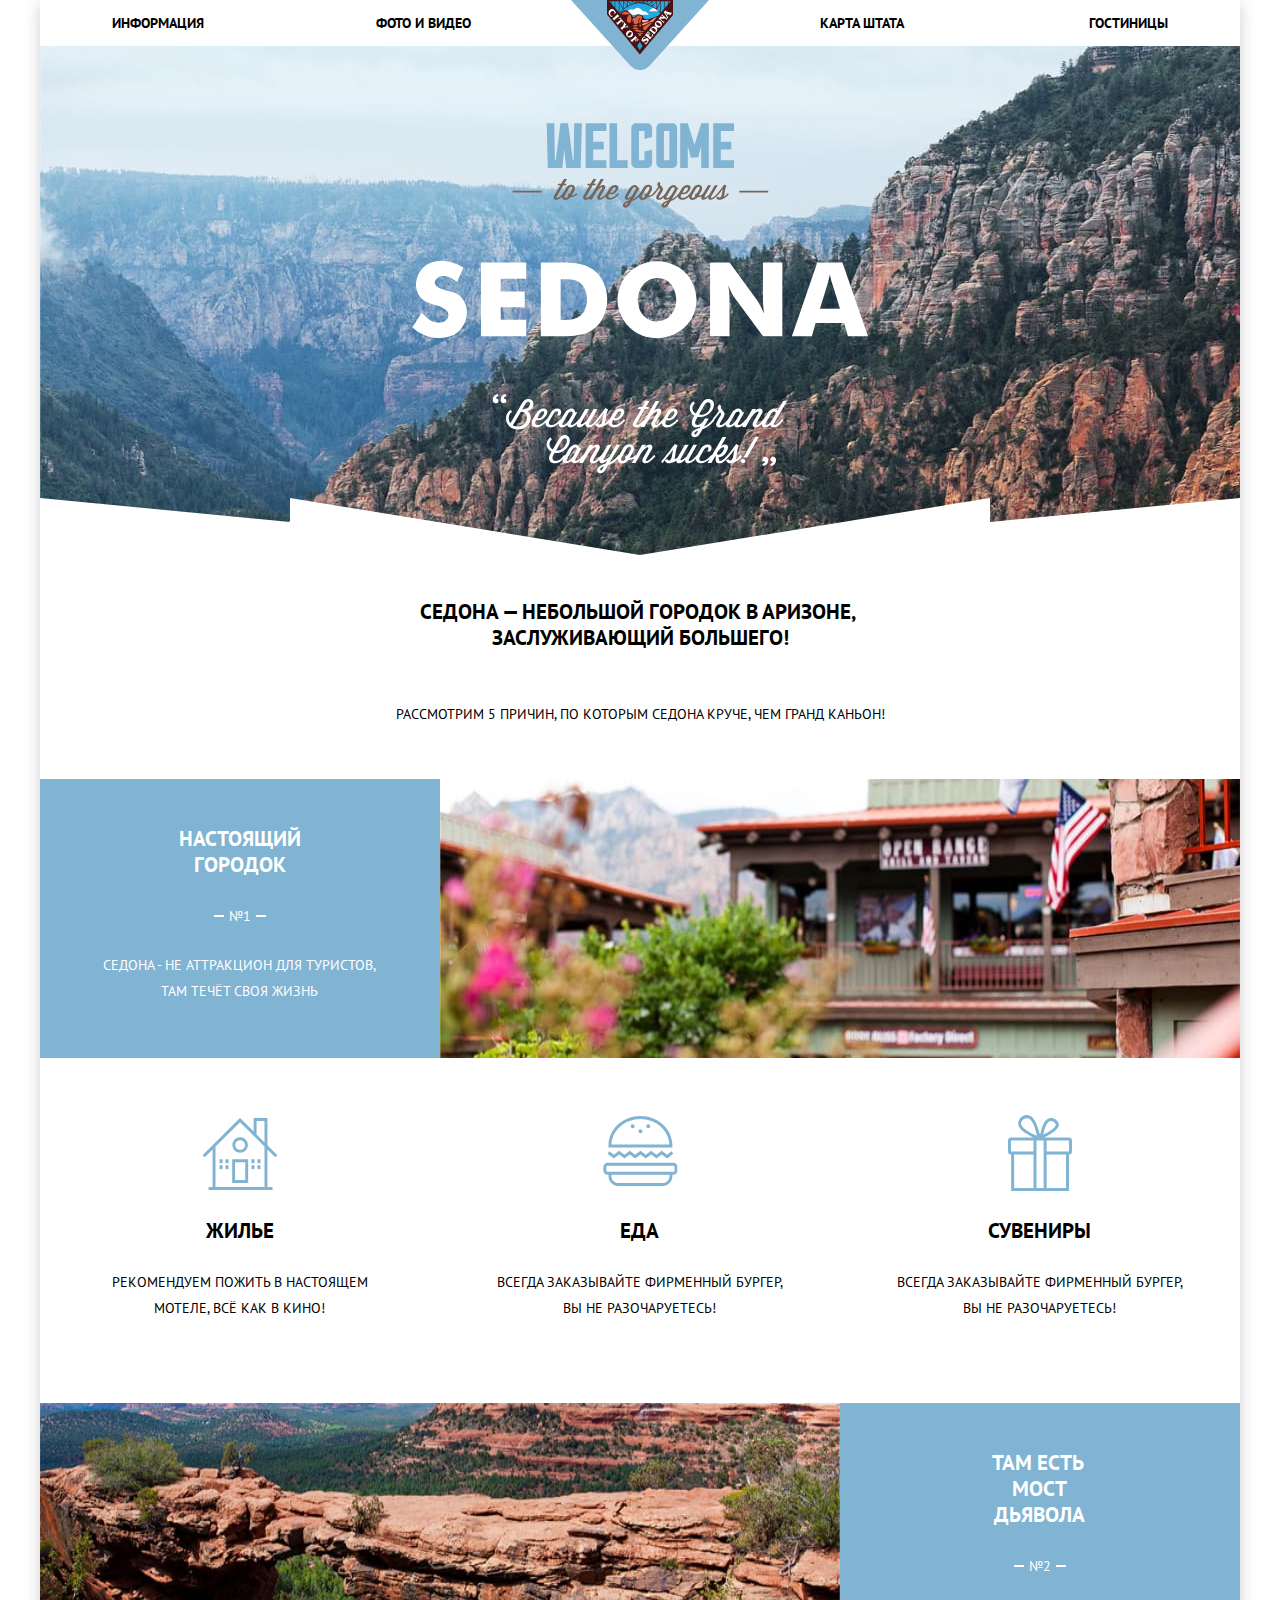
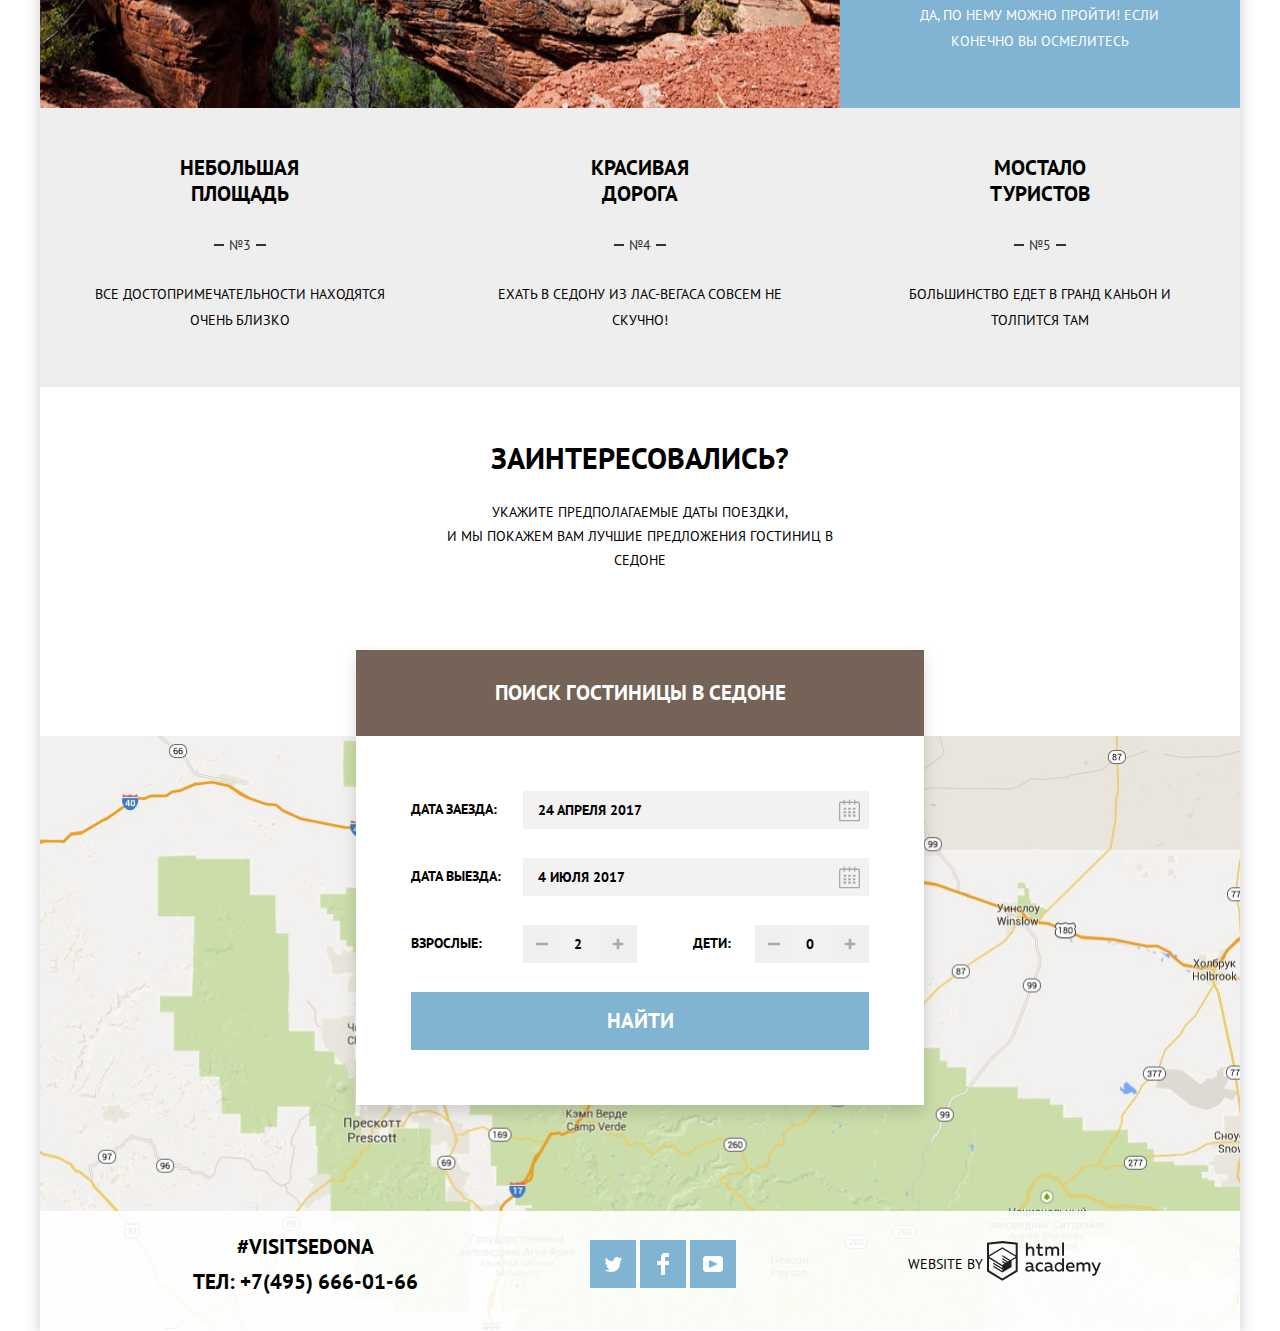
==== commit d2d8042c: "седона (то, что успела сделать)" ====
--- a/index.html
+++ b/index.html
@@ -15,7 +15,7 @@
             <img src="img/logo-sedona.svg" width="138" height="70" alt="Логотип сайта Седоны">
           </a>
           <div class="main-navigation-wrapper">
-            <ul class="site-navigation">
+            <ul class="clear-ul site-navigation">
     		    	<li><a href="">Информация</a></li>
       				<li><a href="">Фото и Видео</a></li>
       				<li><a href="">Карта Штата</a></li>
@@ -35,93 +35,105 @@
           заслуживающий большего!</h2>
           <p class="reasons-introduction">Рассмотрим 5 причин, по которым Седона круче, чем гранд каньон!</p>
         </section>
+        <section class="reasons">
+          <section class="reason-wrap">
+            <div class="reason-item reason-item-blue">
+              <h2>Настоящий городок</h2>
+              <span>№1</span>
+              <p>Седона - не аттракцион для туристов, там течёт своя жизнь</p>
+            </div>
+            <img src="img/true-city-index.jpg" width="800" height="256" alt="Город Седона, причина №1">
+          </section>
+          <div class="reason-item reason-item-white reason-item-accommodation">
+            <b>Жилье</b>
+            <p>Рекомендуем пожить в настоящем мотеле, всё как в кино!</p>
+          </div>
+           <div class="reason-item reason-item-white reason-item-food">
+            <b>Еда</b>
+            <p>Всегда заказывайте фирменный бургер, вы не разочаруетесь!</p>
+          </div>
+          <div class="reason-item reason-item-white reason-item-souvenirs">
+            <b>Сувениры</b>
+            <p>Всегда заказывайте фирменный бургер, вы не разочаруетесь!</p>
+          </div>
+          <section class="reason-wrap">
+            <img src="img/devils-bridge-index.jpg" width="800" height="256" alt="Мост дьявола. Причина № 2">
+            <div class="reason-item reason-item-blue">
+              <h2>Там есть + <br>Мост дьявола</h2>
+              <span>№2</span>
+              <p>Да, по нему можно пройти! Если конечно вы осмелитесь</p>
+            </div>
+          </section>
+          <div class="reason-item reason-item-silver">
+            <h2>Небольшая площадь</h2>
+            <span>№3</span>
+            <p>Все достопримечательности находятся очень близко</p>
+          </div>
+          <div class="reason-item reason-item-silver">
+            <h2>Красивая дорога</h2>
+            <span>№4</span>
+            <p>Ехать в седону из лас-вегаса совсем не скучно!</p>
+          </div>
+          <div class="reason-item reason-item-silver">
+            <h2>Мостало туристов</h2>
+            <span>№5</span>
+            <p>большинство едет в гранд каньон и толпится там</p>
+          </div>
+        </section>
     		<section class="interest">
     			<h2 class="interested">Заинтересовались?</h2>
     			<p class="description-form">Укажите предполагаемые даты поездки,<br>
           и мы покажем вам лучшие предложения гостиниц в Седоне</p>
-          <img src="img/map.png" width="1200" height="594" alt="Карта с местоположением Седоны">
-    		</section>
-        <section class="reasons">
-          <section class="reason-first">
-            <div>
-              <h2>Настоящий городок</h2>
-              <span class="number">№1</span>
-              <p>Седона - не аттракцион для туристов, там течёт своя жизнь</p>
-            </div>
-            <img src="img/true-city-index.jpg" width="800" height="256" alt="Город Седона, причина №1">
-          </section>
-          <section>
-            <img src="img/accommodation-icon.svg" width="75" height="72" alt="">
-            <span>Жилье</span>
-            <p>Рекомендуем пожить в настоящем мотеле, всё как в кино!</p>
-          </section>
-           <section>
-            <img src="img/food-icon.svg" width="75" height="70" alt="">
-            <span>Еда</span>
-            <p>Всегда заказывайте фирменный бургер, вы не разочаруетесь!</p>
-          </section>
-          <section>
-            <img src="img/souvenirs-icon.svg" width="64" height="77" alt="">
-            <span>Сувениры</span>
-            <p>Всегда заказывайте фирменный бургер, вы не разочаруетесь!</p>
-          </section>
-          <section>
-            <img src="img/devils-bridge-index.jpg" width="800" height="256" alt="Мост дьявола. Причина № 2">
-            <div>
-              <h2>Там есть - Мост дьявола</h2>
-              <span>№2</span>
-              <p>Да, по нему можно пройти! Если конечно вы осмелитесь</p>
-            </div>
-          </section>
-          <section>
-            <h2>Небольшая площадь</h2>
-            <span>№3</span>
-            <p>Все достопримечательности находятся очень близко</p>
-          </section>
-          <section>
-            <h2>Красивая дорога</h2>
-            <span>№4</span>
-            <p>Ехать в седону из лас-вегаса совсем не скучно!</p>
-          </section>
-        </section>
-    		<section class="accommodation-form">
-    			<h2 class="visually-hidden">Всплывающее окно: Поиск гостиницы в Седоне</h2>
-          <button class="accommodation-search">Поиск гостиницы в Седоне</button>
-    			<form action="inner.html" method="post">
-            <div class="search-variables">
-              <label for="check-in-date">Дата заезда:</label>
-              <input type="text" name="check-in" id="check-in-date" placeholder="24 апреля 2017">
-              <button class="choose-date">
-                <svg width="21" height="23" viewBox="0 0 21 23" fill="none" xmlns="http://www.w3.org/2000/svg"><path fill-rule="evenodd" clip-rule="evenodd" d="M16.406 3.02498H19.251C20.217 3.02498 21 3.84698 21 4.86198V21.164C21 22.179 20.217 23 19.251 23H1.75C0.784 23 0 22.179 0 21.164V4.86198C0 3.84698 0.784 3.02498 1.75 3.02498H4.593V1.64798C4.593 1.26698 4.887 0.958984 5.25 0.958984C5.612 0.958984 5.906 1.26698 5.906 1.64798V3.02498H9.844V1.64798C9.844 1.26698 10.138 0.958984 10.501 0.958984C10.862 0.958984 11.156 1.26698 11.156 1.64798V3.02498H15.094V1.64798C15.094 1.26698 15.387 0.958984 15.75 0.958984C16.112 0.958984 16.406 1.26698 16.406 1.64798V3.02498ZM19.5646 21.484C19.6466 21.3979 19.691 21.2828 19.688 21.164H19.689V4.86198C19.689 4.60898 19.493 4.40298 19.252 4.40298H16.407V5.78098C16.407 6.16198 16.113 6.46998 15.751 6.46998C15.388 6.46998 15.095 6.16198 15.095 5.78098V4.40298H11.157V5.78098C11.157 6.16198 10.863 6.46998 10.502 6.46998C10.139 6.46998 9.845 6.16198 9.845 5.78098V4.40298H5.907V5.78098C5.907 6.16198 5.613 6.46998 5.251 6.46998C4.888 6.46998 4.594 6.16198 4.594 5.78098V4.40298H1.75C1.50263 4.40953 1.30696 4.61458 1.312 4.86198V21.164C1.30696 21.4114 1.50263 21.6164 1.75 21.623H19.251C19.3698 21.6201 19.4826 21.5701 19.5646 21.484Z" fill="#A9A9A9"/><path fill-rule="evenodd" clip-rule="evenodd" d="M4.59399 9.2251H7.21899V11.2911H4.59399V9.2251ZM4.59399 12.6681H7.21899V14.7351H4.59399V12.6681ZM7.21899 16.1121H4.59399V18.1781H7.21899V16.1121ZM9.18799 16.1121H11.813V18.1781H9.18799V16.1121ZM11.813 12.6681H9.18799V14.7351H11.813V12.6681ZM9.18799 9.2251H11.813V11.2911H9.18799V9.2251ZM16.406 16.1121H13.781V18.1781H16.406V16.1121ZM13.781 12.6681H16.406V14.7351H13.781V12.6681ZM16.406 9.2251H13.781V11.2911H16.406V9.2251Z" fill="#A9A9A9"/></svg>
-              </button>
-            </div>
-            <div class="search-variables">
-              <label for="check-out-date">Дата выезда:</label>
-              <input type="text" name="check-out" id="check-out-date" placeholder="4 июля 2017">
-              <button aria-label="Открыть календарь"><img src="img/calendar.svg" width="21" height="21" alt=""></button>
-            </div>
-            <div class="search-variables">
-              <label for="adults-number">Взрослые:</label>
-              <div>
-                <button aria-label=¨Уменьшить¨></button>
-                <input type="text" name="adults" id="adults-number" placeholder="2">
-                <button aria-label=¨Увеличить¨></button>
-              </div>
-            </div>
-            <div class="search-variables">
-              <label for="children-number">Дети:</label>
-              <div>
-                <button class="minus" aria-label=¨Уменьшить¨></button>
-                <input type="text" name="children" id="children-number" placeholder="0">
-                <button class="plus" aria-label="Увеличить"></button>
-              </div>
-            </div>
-            <button class="search" type="submit">Найти</button>
-          </form>
+          <div class="map">
+            <section class="accommodation-form">
+              <h2 class="visually-hidden">Всплывающее окно: Поиск гостиницы в Седоне</h2>
+              <button type="button" class="accommodation-search">Поиск гостиницы в Седоне</button>
+              <form action="inner.html" method="post">
+                <div class="search-variables search-date">
+                  <label for="check-in-date">Дата заезда:</label>
+                  <input type="text" name="check-in" id="check-in-date" placeholder="24 апреля 2017">
+                  <button type="button" class="choose-date">
+                    <svg width="21" height="23" viewBox="0 0 21 23" fill="none" xmlns="http://www.w3.org/2000/svg"><path fill-rule="evenodd" clip-rule="evenodd" d="M16.406 3.02498H19.251C20.217 3.02498 21 3.84698 21 4.86198V21.164C21 22.179 20.217 23 19.251 23H1.75C0.784 23 0 22.179 0 21.164V4.86198C0 3.84698 0.784 3.02498 1.75 3.02498H4.593V1.64798C4.593 1.26698 4.887 0.958984 5.25 0.958984C5.612 0.958984 5.906 1.26698 5.906 1.64798V3.02498H9.844V1.64798C9.844 1.26698 10.138 0.958984 10.501 0.958984C10.862 0.958984 11.156 1.26698 11.156 1.64798V3.02498H15.094V1.64798C15.094 1.26698 15.387 0.958984 15.75 0.958984C16.112 0.958984 16.406 1.26698 16.406 1.64798V3.02498ZM19.5646 21.484C19.6466 21.3979 19.691 21.2828 19.688 21.164H19.689V4.86198C19.689 4.60898 19.493 4.40298 19.252 4.40298H16.407V5.78098C16.407 6.16198 16.113 6.46998 15.751 6.46998C15.388 6.46998 15.095 6.16198 15.095 5.78098V4.40298H11.157V5.78098C11.157 6.16198 10.863 6.46998 10.502 6.46998C10.139 6.46998 9.845 6.16198 9.845 5.78098V4.40298H5.907V5.78098C5.907 6.16198 5.613 6.46998 5.251 6.46998C4.888 6.46998 4.594 6.16198 4.594 5.78098V4.40298H1.75C1.50263 4.40953 1.30696 4.61458 1.312 4.86198V21.164C1.30696 21.4114 1.50263 21.6164 1.75 21.623H19.251C19.3698 21.6201 19.4826 21.5701 19.5646 21.484Z" fill="#A9A9A9"/><path fill-rule="evenodd" clip-rule="evenodd" d="M4.59399 9.2251H7.21899V11.2911H4.59399V9.2251ZM4.59399 12.6681H7.21899V14.7351H4.59399V12.6681ZM7.21899 16.1121H4.59399V18.1781H7.21899V16.1121ZM9.18799 16.1121H11.813V18.1781H9.18799V16.1121ZM11.813 12.6681H9.18799V14.7351H11.813V12.6681ZM9.18799 9.2251H11.813V11.2911H9.18799V9.2251ZM16.406 16.1121H13.781V18.1781H16.406V16.1121ZM13.781 12.6681H16.406V14.7351H13.781V12.6681ZM16.406 9.2251H13.781V11.2911H16.406V9.2251Z"/></svg>
+                  </button>
+                </div>
+                <div class="search-variables search-date">
+                  <label for="check-out-date">Дата выезда:</label>
+                  <input type="text" name="check-out" id="check-out-date" placeholder="4 июля 2017">
+                  <button type="button" class="choose-date" aria-label="Открыть календарь">
+                    <svg width="21" height="23" viewBox="0 0 21 23" fill="none" xmlns="http://www.w3.org/2000/svg"><path fill-rule="evenodd" clip-rule="evenodd" d="M16.406 3.02498H19.251C20.217 3.02498 21 3.84698 21 4.86198V21.164C21 22.179 20.217 23 19.251 23H1.75C0.784 23 0 22.179 0 21.164V4.86198C0 3.84698 0.784 3.02498 1.75 3.02498H4.593V1.64798C4.593 1.26698 4.887 0.958984 5.25 0.958984C5.612 0.958984 5.906 1.26698 5.906 1.64798V3.02498H9.844V1.64798C9.844 1.26698 10.138 0.958984 10.501 0.958984C10.862 0.958984 11.156 1.26698 11.156 1.64798V3.02498H15.094V1.64798C15.094 1.26698 15.387 0.958984 15.75 0.958984C16.112 0.958984 16.406 1.26698 16.406 1.64798V3.02498ZM19.5646 21.484C19.6466 21.3979 19.691 21.2828 19.688 21.164H19.689V4.86198C19.689 4.60898 19.493 4.40298 19.252 4.40298H16.407V5.78098C16.407 6.16198 16.113 6.46998 15.751 6.46998C15.388 6.46998 15.095 6.16198 15.095 5.78098V4.40298H11.157V5.78098C11.157 6.16198 10.863 6.46998 10.502 6.46998C10.139 6.46998 9.845 6.16198 9.845 5.78098V4.40298H5.907V5.78098C5.907 6.16198 5.613 6.46998 5.251 6.46998C4.888 6.46998 4.594 6.16198 4.594 5.78098V4.40298H1.75C1.50263 4.40953 1.30696 4.61458 1.312 4.86198V21.164C1.30696 21.4114 1.50263 21.6164 1.75 21.623H19.251C19.3698 21.6201 19.4826 21.5701 19.5646 21.484Z"/><path fill-rule="evenodd" clip-rule="evenodd" d="M4.59399 9.2251H7.21899V11.2911H4.59399V9.2251ZM4.59399 12.6681H7.21899V14.7351H4.59399V12.6681ZM7.21899 16.1121H4.59399V18.1781H7.21899V16.1121ZM9.18799 16.1121H11.813V18.1781H9.18799V16.1121ZM11.813 12.6681H9.18799V14.7351H11.813V12.6681ZM9.18799 9.2251H11.813V11.2911H9.18799V9.2251ZM16.406 16.1121H13.781V18.1781H16.406V16.1121ZM13.781 12.6681H16.406V14.7351H13.781V12.6681ZM16.406 9.2251H13.781V11.2911H16.406V9.2251Z"/></svg>
+                  </button>
+                </div>
+                <div class="search-wrapper">
+                  <div class="search-variables search-variables-adults">
+                    <label for="adults-number">Взрослые:</label>
+                    <button type="button" class="minus tourist-number" aria-label="Уменьшить">
+                      <svg width="12" height="3" viewBox="0 0 12 3" fill="none" xmlns="http://www.w3.org/2000/svg"><rect width="12" height="3" fill="#A9A9A9"/></svg>
+                    </button>
+                    <input type="text" name="adults" id="adults-number" class="cols tourist-number" placeholder="2">
+                    <button type="button" class="plus tourist-number" aria-label="Увеличить">
+                      <svg width="11" height="11" viewBox="0 0 11 11" fill="none" xmlns="http://www.w3.org/2000/svg"><path fill-rule="evenodd" clip-rule="evenodd" d="M4.23086 6.76932V11H6.76932V6.76932H11V4.23086H6.76932V0H4.23085V4.23086H0V6.76932H4.23086Z" fill="#A9A9A9"/></svg>
+                    </button>
+                  </div>
+                  <div class="search-variables search-variables-children">
+                    <label for="children-number">Дети:</label>
+                    <button type="button" class="minus tourist-number" aria-label="Уменьшить">
+                      <svg width="12" height="3" viewBox="0 0 12 3" fill="none" xmlns="http://www.w3.org/2000/svg"><rect width="12" height="3" fill="#A9A9A9"/></svg>
+                    </button>
+                    <input type="text" name="children" id="children-number" class="cols tourist-number"placeholder="0">
+                    <button type="button" class="plus tourist-number" aria-label="Увеличить">
+                      <svg width="11" height="11" viewBox="0 0 11 11" fill="none" xmlns="http://www.w3.org/2000/svg"><path fill-rule="evenodd" clip-rule="evenodd" d="M4.23086 6.76932V11H6.76932V6.76932H11V4.23086H6.76932V0H4.23085V4.23086H0V6.76932H4.23086Z" fill="#A9A9A9"/></svg>
+                    </button>
+                  </div>
+                </div>
+                <button class="search" type="submit">Найти</button>
+              </form>
+            </section>
+            <img src="img/map.png" width="1200" height="594" alt="Карта с местоположением Седоны">
+          </div>
     		</section>
     	</main>
-    	<footer class="main-footer">
+    	<footer class="main-footer main-footer-index">
     		<div class="footer-contacts">
           <span>#VISITSEDONA</span>
           <a href="tel:+74956660166">ТЕЛ: +7(495) 666-01-66</a>
--- a/css/style.css
+++ b/css/style.css
@@ -10,6 +10,7 @@
   --basic-dark-blue:#5496bd;
   --basic-blue: #669ec0;
   --box-shaddow:rgba(0, 1, 1, 0.2);
+  --box-shadow-toggle:#cfcfcf;
   --inner-text-gray:#666666;
   --inner-background-gray:#f2f2f2;
   --basic-dark-gray:#ebebeb;
@@ -18,6 +19,7 @@
   --inner-toggle-filter: #ABABAB;
   --border-form-active: #E5E5E5;
   --traingle-gray: #CACACA;
+  --box-silver: #EEEEEE;
 }
 /*Global*/
 body{
@@ -51,6 +53,10 @@
   clip: rect(0 0 0 0);
   overflow: hidden;
 }
+.clear-ul{
+  margin: 0;
+  list-style-type: none;
+}
 /* Grid*/
 .page {
   height: 100%;
@@ -87,10 +93,11 @@
   width: 1200px;
   margin: auto;
   padding: 0px;
+  background-color: var(--basic-white);
+  box-shadow: 0px 5px 15px rgba(0, 1, 1, 0.2);
 }
 /* Site navigation*/
 .site-navigation{
-  list-style: none;
   display: flex;
   flex-wrap: wrap;
   padding: 0 72px;
@@ -103,8 +110,10 @@
   text-align: right;
 }
 .site-navigation a{
+  display: block;
   color: var(--basic-black);
   font-weight: bold;
+  padding: 10px 0;
 }
 .site-navigation a:hover,
 .site-navigation a:focus,
@@ -122,15 +131,18 @@
   background-color: var(--footer-color);
   color: var(--basic-black);
   font-weight: bold;
-  margin-top: -120px;
   padding-top: 23px;
   padding-bottom: 36px;
   padding-right: 138px;
   padding-left: 153px;
-  margin: 0px;
   display: flex;
   justify-content: space-between;
   align-items: center;
+}
+.main-footer-index{
+  margin-top: -120px;
+  position: relative;
+  z-index: 10;
 }
 .footer-contacts{
   font-size: 21px;
@@ -235,21 +247,110 @@
   height: 2px;
   background: var(--basic-black);
 }
-/*Проверка работы класса
-.interested::before,
-.interested::after {
+.reasons{
+  display: flex;
+  flex-wrap: wrap;
+  text-align: center;
+}
+.reason-wrap {
+  width: 100%;
+  display: flex;
+}
+.reason-item {
+  width: 33.33%;
+  padding-top: 47px;
+  padding-bottom: 54px;
+  position: relative;
+}
+.reason-item::before {
+  content: "";
+  display: block;
+  background-position: center;
+  background-repeat: no-repeat;
+  position: absolute;
+  left: 50%;
+  transform: translate(-50%, 0);
+}
+.reason-item-accommodation::before{
+  background-image: url(../img/accommodation-icon.svg);
+  width: 75px;
+  height: 72px;
+  top: 60px;
+}
+.reason-item-food::before{
+  background-image: url(../img/food-icon.svg);
+  width: 75px;
+  height: 70px;
+  top: 58px;
+}
+.reason-item-souvenirs::before{
+  background-image: url(../img/souvenirs-icon.svg);
+  width: 64px;
+  height: 77px;
+  top: 56px;
+}
+.reason-item-silver{
+  background-color: var(--box-silver);
+}
+.reason-item-blue{
+  background-color: var(--basic-light-blue);
+  color: var(--basic-white);
+}
+.reason-item-white {
+  padding-top: 160px;
+  padding-bottom: 82px;
+}
+.reason-item h2,
+.reason-item b{
+  font-size: 21px;
+  margin-left: auto;
+  margin-right: auto;
+  margin-top: 0;
+  margin-bottom: 25px;
+  display: block;
+  width: 149px;
+}
+.reason-item p{
+  margin: 0 auto;
+  width: 301px;
+}
+.reason-item-silver p,{
+  width: 258px;
+  color: var(--basic-gray);
+}
+.reason-item-silver span{
+  color: var(--basic-gray);
+}
+.reason-item-silver span,
+.reason-item-blue span{
+  display: flex;
+  align-items: center;
+  justify-content: center;
+  margin-bottom: 23px;
+}
+.reason-item-silver span::before,
+.reason-item-silver span::after{
   display: block;
   content: "";
   width: 10px;
   height: 2px;
-  background: var(--basic-black);
-}*/
-.reasons{
-  display: grid;
-  grid-template-columns: 1fr 1fr 1fr;
-}
-.reason-1{
-  display: flex;
+  background-color: var(--basic-gray);
+}
+.reason-item-blue span::before,
+.reason-item-blue span::after{
+  display: block;
+  content: "";
+  width: 10px;
+  height: 2px;
+  background-color: var(--basic-white);
+}
+.reason-item-silver span::before,
+.reason-item-blue span::before{
+  margin-right: 5px;
+}
+.reason-item-silver span::after,
+.reason-item-blue span::after{
+  margin-left: 5px;
 }
 .interest{
   width: 100%;
@@ -270,24 +371,24 @@
   line-height: 24px;
   text-align: center;
   margin: 0 auto;
-  margin-bottom: 78px;
+  margin-bottom: 164px;
 }
 .interest img{
   display: block;
 }
 /* Form Index*/
+.map{
+  position: relative;
+}
 .accommodation-form{
   width: 568px;
-  border: 1px solid red;
+
   box-shadow: 0px 7px 15px rgba(0, 1, 1, 0.15);
-  /*position: fiexed;
-  top: 2083px;*/
-  /*width: 100%;
-  height: 100%;
-  display: flex;
-  flex-wrap: wrap;
-  justify-content: center;
-  align-items: center;*/
+  position: absolute;
+  background-color: var(--basic-white);
+  left: 50%;
+  transform: translate(-50%,0);
+  top:-86px;
 }
 .accommodation-form .accommodation-search{
   width: 568px;
@@ -313,7 +414,9 @@
   opacity: 0.3;/*задать только тексту не всей кнопке*/
 }
 .accommodation-form form{
+  font: inherit;
   padding: 55px;
+  font-family: "PT Sans", Arial, sans-serif;
 }
 .accommodation-form .search{
   width: 458px;
@@ -338,74 +441,107 @@
   background-color: var(--basic-dark-blue);
   opacity: 0.3;/*задать только тексту не всей кнопке*/
 }
+.search-variables{
+  display: flex;
+  position: relative;
+  margin-bottom: 29px;
+  width: 100%
+}
 .search-variables label{
   font-weight: bold;
-  display: inline-block;
-  /*width: 121px;*/
+  padding-top: 5px;
+}
+.search-date label{
+  width: 100px;
 }
 .search-variables label:nth-child(2n){
   /*width: 125px;*/
-}
-.accommodation-form .search-variables{
-  position: relative;
-  margin-bottom: 29px;
 }
 .search-variables input{
   font: inherit;
   background-color: var(--inner-background-gray);
-  /*color: var(--basic-black);*/
   border: none;
-  padding: 5px;
-  width: 346px;
-  /*position: relative;*/
+  outline: none;
+  padding: 4px 13px;
+}
+.search-date input{
+  flex-grow: 1;
+  max-width: 346px;
+  box-sizing: border-box;
+  margin-left: auto;
+  border: 2px solid transparent;
+  outline: none;
+  text-transform: uppercase;
 }
 .search-variables input[type="text"]::placeholder{
   font: inherit;
   color: var(--basic-black);
   font-weight: bold;
 }
-.search-variables button{
-  position: absolute;
-  right: 5px;
+.search-wrapper{
+  display: flex;
+}
+.search-variables-adults{
+  max-width: 226px;
+  justify-content: space-between;
+}
+.search-variables-children{
+  max-width: 176px;
+  justify-content: space-between;
+  margin-left: auto;
+}
+.tourist-number{
+  width: 38px;
+  height: 38px;
+  box-sizing: border-box;
+  border: 2px solid transparent;
+  outline: none;
+  padding: 0;
+  margin: 0;
+  display: block;
+  position: relative;
+}
+.minus{
+  margin-left: auto;
+}
+.tourist-number svg{
+  position: absolute;
+  left: 50%;
+  right: 50%;
+  transform: translate(-50%,-50%);
+}
+.choose-date{
+  position: absolute;
+  right: 9px;
   border: none;
   background-color: transparent;
-  vertical-align: middle;
-  padding: 0;
-}
-/*.accommodation-form .search-variables::after{
-  content: "";
-  position: absolute;
-  width: 21px;
-  height: 23px;
-  top: 10px;
-  right: 10px;
-  background-image: url("../img/calendar.svg");
-  background-repeat: no-repeat;
-  background-position: 0 0;
-}
-*/
-.search-variables input:first-child,
-.search-variables input:nth-child(2n){
-  /*width: 346px;*/
-}
-.search-variables input:nth-child(3n),
-.search-variables input:last-child{
-  /*width: 114px;*/
-}
-.search-variables input:hover,
+  padding: 0;
+  top: 50%;
+  transform: translateY(-50%);
+}
+.choose-date svg{
+  display: block;
+  fill: var(--basic-light-gray);
+}
+.search-variables input:hover{
+  background-color: var(--basic-dark-gray);
+}
 .search-variables input:focus{
-  background-color: var(--basic-dark-gray);
-}
-.search-variables input:active{
   background-color: var(--basic-white);
-  border: 2px solid var(--border-form-active);
-}
-.search-variables path:hover,
-.search-variables path:focus{
+  border-color: var(--border-form-active);
+}
+.search-variables:hover svg,
+.search-variables:focus svg,
+.tourist-number:hover svg,
+.tourist-number:focus svg{
   fill: var(--basic-black);
 }
-.footer-copyright path:active{
+.search-variables:active svg{
   fill: var(--basic-light-blue);
+  outline: none;
+}
+.search-variable-item{
+  width: 114px;
 }
 /*Inner*/
 .site-navigation .current{
@@ -416,6 +552,7 @@
   background-image: url("../img/background-inner.jpg");
   background-repeat: no-repeat, no-repeat;
   width: 1200px;
+  background-size: cover;
 }
 .filter{
   color: var(--basic-white);
@@ -451,22 +588,35 @@
   top: 0;
   width: 23px;
   height: 23px;
-  border: 2px solid var(--basic-white);
-  z-index: 100;
+  background-image: url("../img/checkbox-off.svg");
+  background-repeat: no-repeat;
+  background-position: 0 0;;
+  z-index: 10;
 }
 .filter-input-checkbox:checked + label::after {
   content: "";
   position: absolute;
-  top: 3px;
-  left: -31px;
+  top: 0px;
+  left: -39px;
   width: 23px;
   height: 17px;
-  background-image: url("../img/tick.svg");
+  background-image: url("../img/checkbox-on.svg");
   background-repeat: no-repeat;
   background-position: 0 0;
   z-index: 200;
 }
-.filter-item li{
+/*.filter-input-checkbox.disabled + label::after,
+.filter-input-checkbox:disabled + label::after {
+  content: "";
+  cursor: default;
+  position: absolute;
+  top: 3px;
+  left: -39px;
+  background-image: url("../img/checkbox-off-disabled.svg");
+  background-repeat: no-repeat;
+  background-position: 0 0;
+  z-index: 200;
+}*/.filter-item li{
   margin-bottom: 23px;
 }
 .filter-item input{
@@ -480,40 +630,68 @@
   list-style: none;
 }
 .range-filter {
-  width: 317px;
   margin-top: 10px;
-  border: 3px solid green;
 }
 .price-controls{
+  position: relative;
+  border: 2px solid var(--basic-white);
+  border-radius: 2px;
+  display: flex;
   margin-bottom: 20px;
+  padding-top: 6px;
+  padding-bottom: 8px;
+}
+.price-controls::after{
+  content: " ";
+  position: absolute;
+  width: 2px;
+  height: 22px;
+  background-color: var(--basic-white);
+  top: 50%;
+  left: 50%;
+  transform: translate(-50%, -50%);
 }
 .price-controls label {
   line-height: 21px;
+  width: 50%;
+  text-align: center;
+  padding-left: 28px
+}
+.price-controls label:first-child{
+  padding-left: 35px;
 }
 .price-controls input {
+  font-family: "PT Sans", Arial, sans-serif;
   font-family: inherit;
   font-size: inherit;
+  color: var(--basic-white);
+  background-color: transparent;
+  border: none;
+  outline: none;
+  padding: 0;
+  width: 55px
 }
 .range-controls{
   /*margin-top: 20px;*/
   position: relative;
-  height: 6px;
-  padding-top: 4px;
-  border: 2px solid red;
-}
-.range-controls .scale {
+}
+.range-controls .scale{
   height: 2px;
-  background: var(--basic-white);
-  opacity: 0.3;
-}
-.range-controls .bar {
-  width: 70%;
-  height: 2px;
-  background: var(--basic-white);
-}
-.range-controls .toggle {
-  position: absolute;
-  top: 4px;
+  width: 100%;
+  background-color: rgba(255,255,255,0.3);
+  position: relative;
+}
+.range-controls .bar{
+  width: 248px;
+  height: 100%;
+  position: absolute;
+  background-color: var(--basic-white);
+  left: 14px;
+  top: 0;
+}
+.range-controls .toggle{
+  position: absolute;
+  top: -10px;
   left: 0;
   width: 4px;
   height: 4px;
@@ -521,12 +699,19 @@
   border: 8px solid var(--basic-white);
   background-color: var(--inner-toggle-filter);
   border-radius: 50%;
-  box-shadow: 0 2px 1px 0 #cfcfcf;
+  box-shadow: 0 2px 1px 0 var(--box-shadow-toggle);
   cursor: pointer;
+}
+.range-controls .toggle-max{
+  left: auto;
+  right: 45px;
+}
+.filter-three{
+  width: 317px;
 }
 .filter-three .inner-button-filter{
   width: 137px;
-  display: inline-block;
+  display: block;
   padding: 8px 35px;
   font: inherit;
   color: var(--basic-white);
@@ -571,6 +756,7 @@
 }
 .apartment-name{
   margin: 0;
+  font-size:21px;
 }
 .apartment-photo img{
   width: 135px;
@@ -579,11 +765,11 @@
   margin-right: 29px;
 }
 .apartment-ranking{
+  width: 110px;
 }
 .apartment-ranking .stars{
   display: block;
   text-align: right;
-  /*background-image: url("../img/star.svg");*/
 }
 .stars img{
   vertical-align: middle;
@@ -591,14 +777,18 @@
 .stars img:not(:last-child){
   margin-right: 5px;
 }
-.apartment-ranking .apartment-item-ranking{
+.apartment-item-ranking{
   text-align: center;
   margin: 0;
-  margin-top: 50px;
+  margin-top: 47px;
+  padding-top: 3px;
+  padding-bottom: 3px;
+  padding-left: 15px;
+  padding-right: 12px;
   line-height: 21px;
   color: var(--inner-text-gray);
   background-color: var(--inner-background-gray);
-  min-width: 110px;
+  max-width: 110px;
 }
 .apartment-item-name{
   margin-bottom: 7px;
@@ -620,8 +810,12 @@
 .apartment-item .more-information{
   color: var(--basic-white);
   background-color: var(--basic-light-blue);
-  margin-right: 8px;
-  width: 110px;
+  padding-right: 17px;
+  padding-left: 16px;
+  padding-top: 3px;
+  padding-bottom: 3px;
+  margin-right: 6px;
+  max-width: 110px;
   text-align: center;
   line-height: 21px;
 }
@@ -636,9 +830,13 @@
 .apartment-item .book{
   color: var(--basic-white);
   background-color: var(--basic-light-brown);
-  width: 142px;
+  max-width: 142px;
   text-align: center;
   line-height: 21px;
+  padding-right: 17px;
+  padding-left: 16px;
+  padding-top: 3px;
+  padding-bottom: 3px;
 }
 .apartment-item .book:hover,
 .apartment-item .book:focus{
@@ -648,20 +846,82 @@
   background-color: var(--basic-dark-brown);
   opacity: 0.3;
 }
-.results .results-list{
-  position: relative;
-}
-.results .results-list::after{
-  content: "";
-  position: absolute;
-  left: 50%;
-  width: 0;
-  height: 0;
-  border-left: 5px solid transparent;
-  border-right: 5px solid transparent;
-  border-bottom: 10px solid var(--traingle-gray);
-  margin-left: -10px;
+.results-list{
+  display: flex;
+  align-items: center;
+  padding: 0;
+  padding-left: 73px;
+  padding-right: 73px;
+  padding-top: 29px;
+  padding-bottom: 31px;
+  margin: 0 auto;
+  font: inherit;
+}
+.results-list .searched{
+  min-width: 117px;
+  font-size: 21px;
+  font-weight: bold;
+  margin: 0;
+  margin-right: 46px;
+}
+.results-list .classification,
+.results-list .by-price,
+.results-list a{
+  font-size: 12px;
+  margin: 0;
+  line-height: 18px;
+}
+.results-list .classification{
+  min-width: 75px;
+  margin-right: 40px;
+}
+.results-list a{
+  color: rgba(0,0,0,0.3);
+  border-bottom: 2px dotted var(--basic-light-blue);
+}
+.results-list .by-price{
+  min-width: 49px;
+  color: var(--basic-light-blue);
+  border-bottom: none;
+  margin-right: 33px;
+}
+.results-list .by-type{
+  min-width: 49px;
+  margin-right: 33px;
+}
+.results-list .by-ranking{
+  min-width: 76px;
+  margin-right: 503px;
+}
+.results-list a:hover,
+.results-list a:focus{
+  color: var(--basic-light-blue);
+}
+.results-list a:active{
+  border: none;
+  color: var(--basic-black)
+}
+.button-triangle{
+  border: none;
+  outline: none;
+  box-sizing: border-box;
+  background-color: transparent;
+  padding: 0;
+}
+.button-up{
+  margin-right: 12px;
+}
+.button-up path:hover,
+.button-up path:focus,
+.button-down path:hover,
+.button-down path:focus{
+  fill: var(--basic-black);
+}
+.button-up path:active,
+.button-down path:active{
+  fill: var(--basic-light-blue);
+  outline: none;
 }
 .visually-hidden{
   display: none;
-}
+
